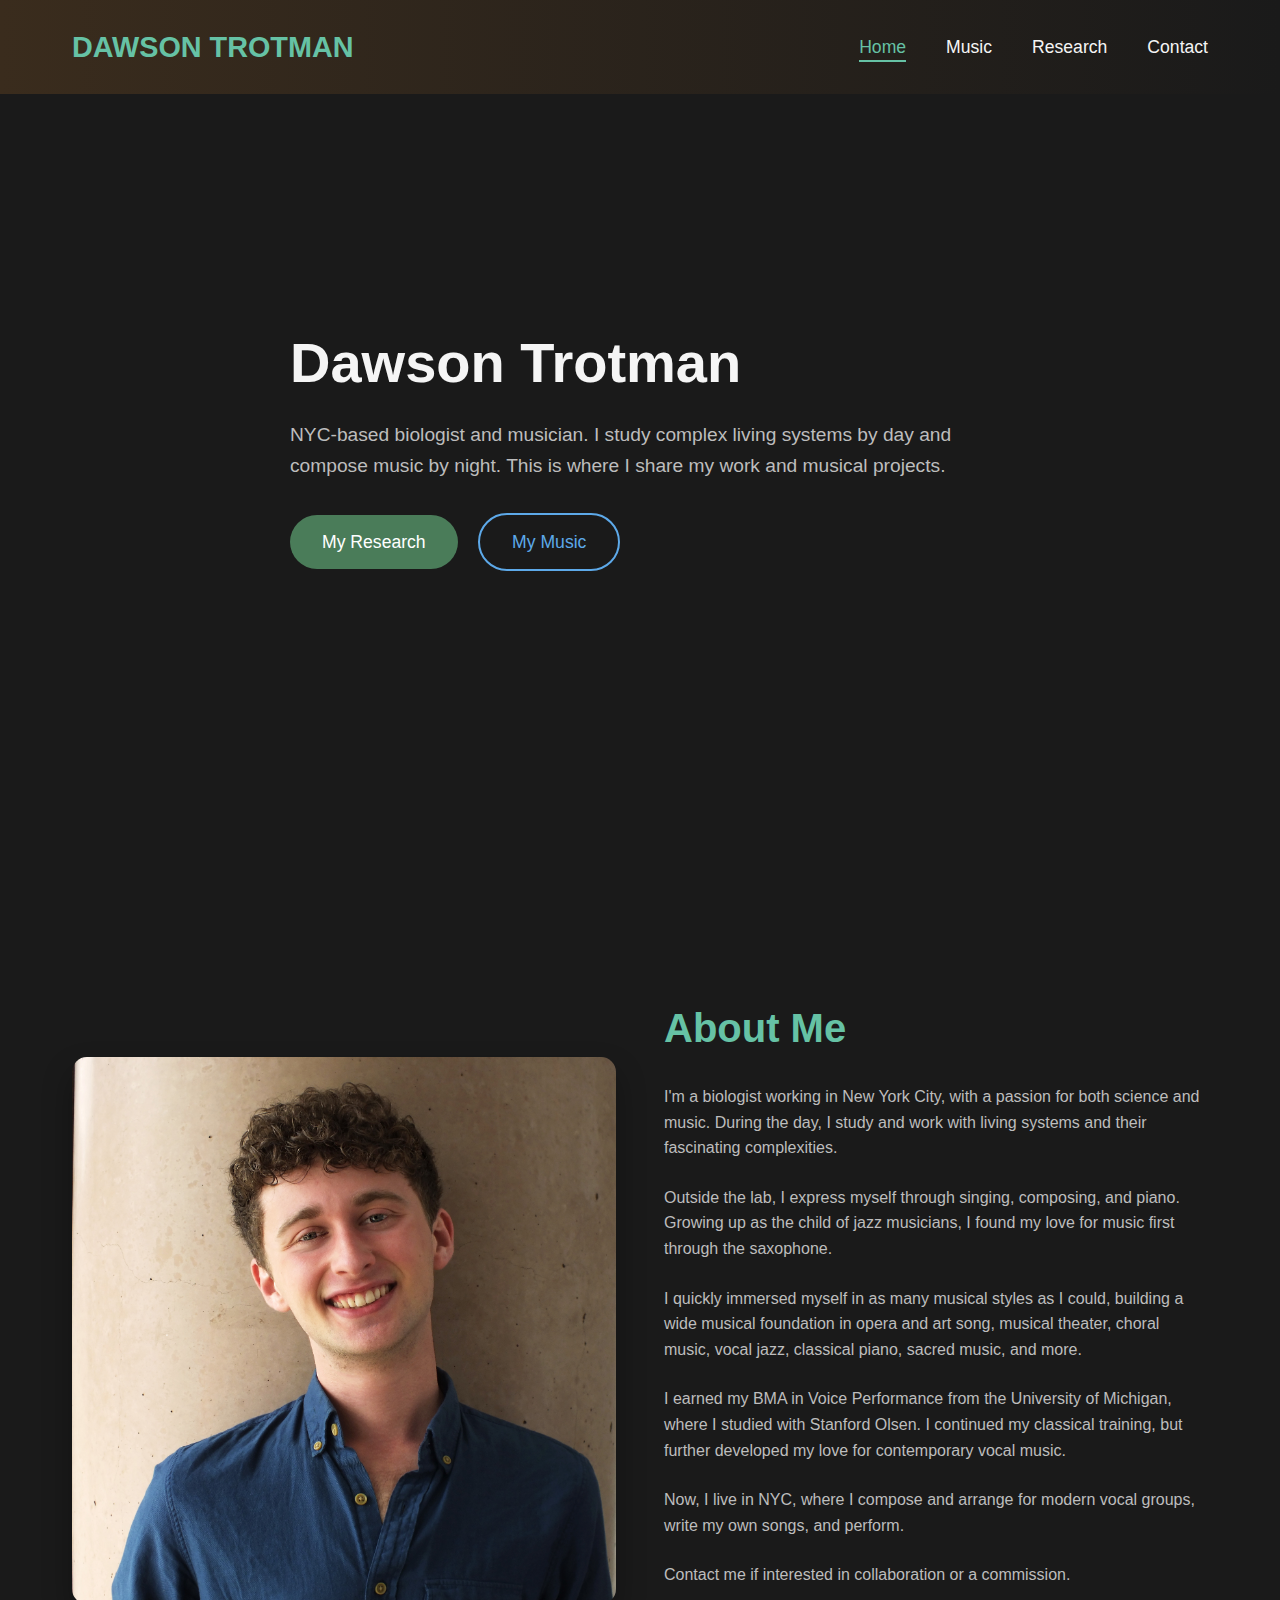
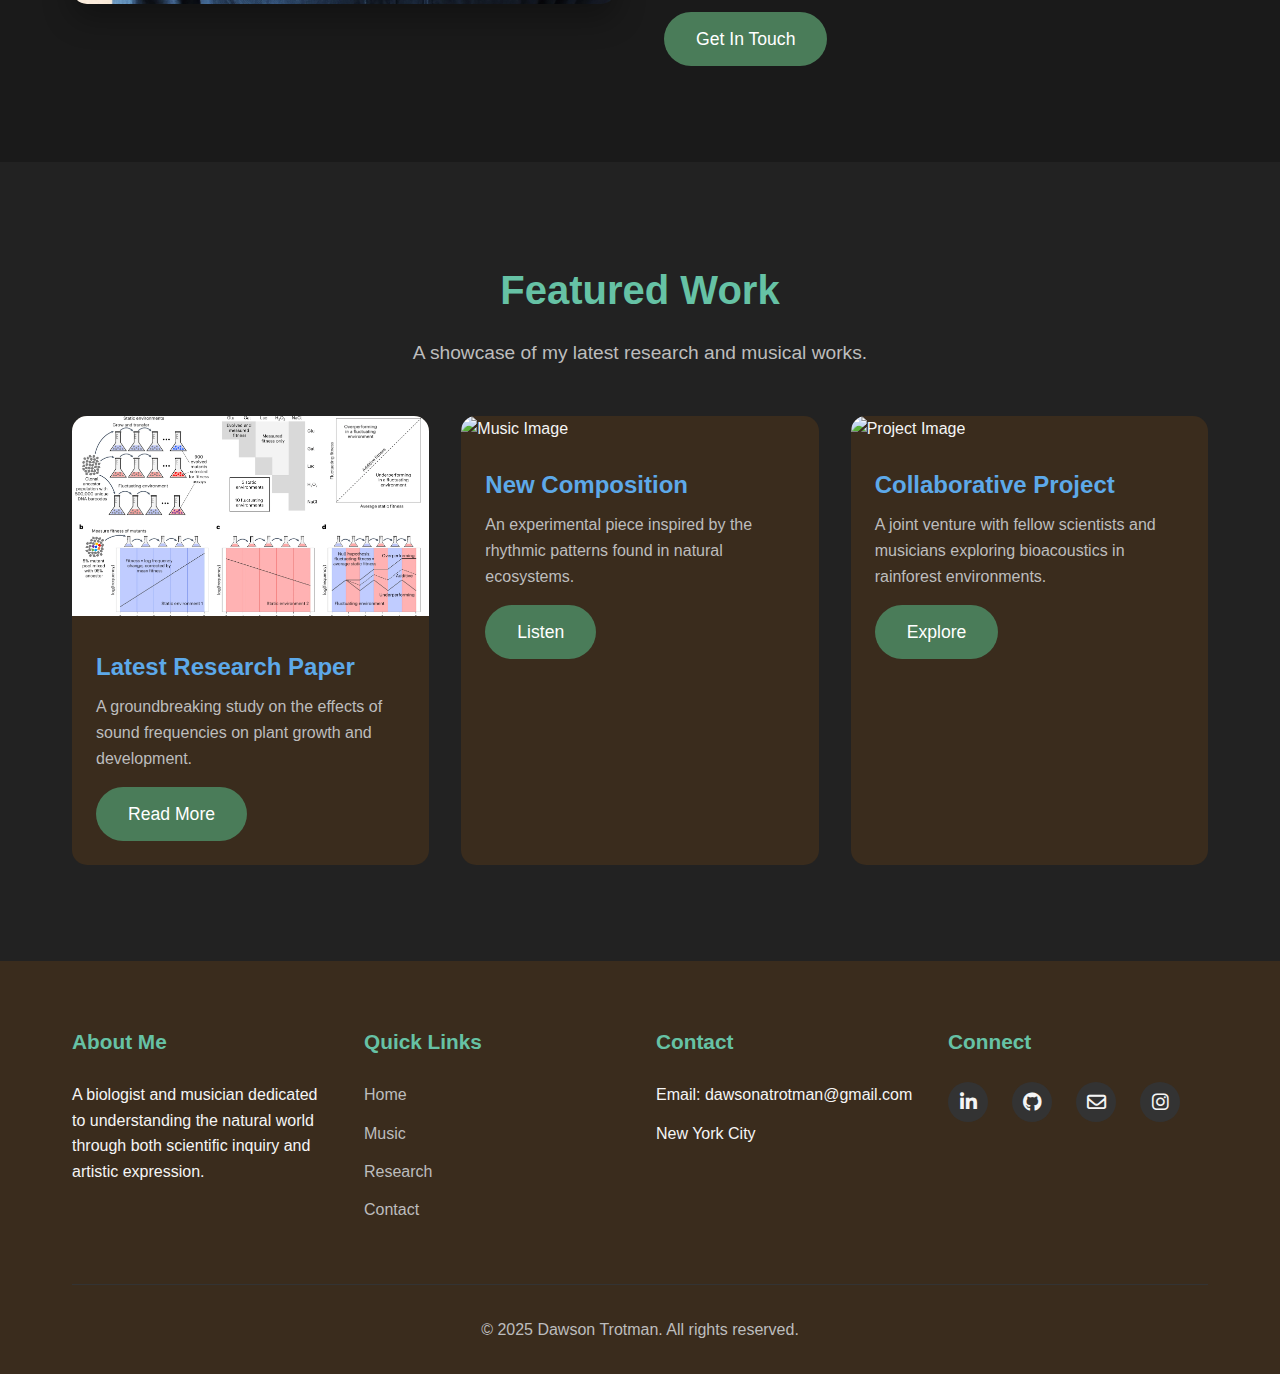
==== index.html @ 356d06b3 "Update index.html" ====
<!DOCTYPE html>
<html lang="en">
<head>
    <meta charset="UTF-8">
    <meta name="viewport" content="width=device-width, initial-scale=1.0">
    <title>Dawson Trotman | Biologist & Musician</title>
    <link rel="stylesheet" href="https://cdnjs.cloudflare.com/ajax/libs/font-awesome/6.5.1/css/all.min.css">
    <link rel="stylesheet" href="css/style.css">
</head>
<body>
    <header id="header">
        <div class="container">
            <nav>
                <div class="logo">DAWSON TROTMAN</div>
                <div class="mobile-menu-button">
                    <div class="bar"></div>
                    <div class="bar"></div>
                    <div class="bar"></div>
                </div>
                <ul class="nav-links">
                    <li><a href="#" class="active">Home</a></li>
                    <li><a href="music.html">Music</a></li>
                    <li><a href="research.html">Research</a></li>
                    <li><a href="contact.html">Contact</a></li>
                </ul>
            </nav>
        </div>
    </header>

    <section class="hero">
        <div class="container">
            <div class="hero-content">
                <h1>Dawson Trotman</h1>
                <p>NYC-based biologist and musician. I study complex living systems by day and compose music by night. This is where I share my work and musical projects.</p>
                <a href="research.html" class="btn">My Research</a>
                <a href="music.html" class="btn btn-outline">My Music</a>
            </div>
        </div>
    </section>

    <section class="about-section">
        <div class="container">
            <div class="about-grid">
                <div class="about-image">
                    <img src="media/DTrotmanHeadshot.jpeg" alt="Profile Photo">
                </div>
                <div class="about-content">
                    <h2>About Me</h2>
                    <p>I'm a biologist working in New York City, with a passion for both science and music. During the day, I study and work with living systems and their fascinating complexities.</p>
                    <p>Outside the lab, I express myself through singing, composing, and piano. Growing up as the child of jazz musicians, I found my love for music first through the saxophone.</p>
                    <p>I quickly immersed myself in as many musical styles as I could, building a wide musical foundation in opera and art song, musical theater, choral music, vocal jazz, classical piano, sacred music, and more.</p>
                    <p>I earned my BMA in Voice Performance from the University of Michigan, where I studied with Stanford Olsen. I continued my classical training, but further developed my love for contemporary vocal music.</p>
                    <p>Now, I live in NYC, where I compose and arrange for modern vocal groups, write my own songs, and perform.</p>
                    <p>Contact me if interested in collaboration or a commission.</p>
                    <a href="contact.html" class="btn">Get In Touch</a>
                </div>
            </div>
        </div>
    </section>

    <section class="featured-section">
        <div class="container">
            <div class="section-header">
                <h2>Featured Work</h2>
                <p>A showcase of my latest research and musical works.</p>
            </div>
            <div class="featured-grid">
                <div class="featured-item">
                    <img src="media/fig1_abreu.png" alt="Research Image">
                    <div class="featured-item-content">
                        <h3>Latest Research Paper</h3>
                        <p>A groundbreaking study on the effects of sound frequencies on plant growth and development.</p>
                        <a href="research.html" class="btn">Read More</a>
                    </div>
                </div>
                <div class="featured-item">
                    <img src="/api/placeholder/400/200" alt="Music Image">
                    <div class="featured-item-content">
                        <h3>New Composition</h3>
                        <p>An experimental piece inspired by the rhythmic patterns found in natural ecosystems.</p>
                        <a href="music.html" class="btn">Listen</a>
                    </div>
                </div>
                <div class="featured-item">
                    <img src="/api/placeholder/400/200" alt="Project Image">
                    <div class="featured-item-content">
                        <h3>Collaborative Project</h3>
                        <p>A joint venture with fellow scientists and musicians exploring bioacoustics in rainforest environments.</p>
                        <a href="research.html" class="btn">Explore</a>
                    </div>
                </div>
            </div>
        </div>
    </section>

    <footer id="contact">
        <div class="container">
            <div class="footer-grid">
                <div class="footer-column">
                    <h3>About Me</h3>
                    <p>A biologist and musician dedicated to understanding the natural world through both scientific inquiry and artistic expression.</p>
                </div>
                <div class="footer-column">
                    <h3>Quick Links</h3>
                    <ul>
                        <li><a href="#">Home</a></li>
                        <li><a href="music.html">Music</a></li>
                        <li><a href="research.html">Research</a></li>
                        <li><a href="contact.html">Contact</a></li>
                    </ul>
                </div>
                <div class="footer-column">
                    <h3>Contact</h3>
                    <ul>
                        <li>Email: dawsonatrotman@gmail.com</li>
                        <li>New York City</li>
                    </ul>
                </div>
                <div class="footer-column">
                    <h3>Connect</h3>
                    <div class="social-links">
                        <a href="https://www.linkedin.com/in/dawson-trotman-9115b6313/" aria-label="LinkedIn"><i class="fab fa-linkedin-in"></i></a>
                        <a href="https://github.com/d-trotman" aria-label="GitHub"><i class="fab fa-github"></i></a>
                        <a href="mailto:dawsonatrotman@gmail.com" aria-label="Email"><i class="far fa-envelope"></i></a>
                        <a href="https://www.instagram.com/dawsontrotman" aria-label="Instagram"><i class="fab fa-instagram"></i></a>
                    </div>
                </div>
            </div>
            <div class="copyright">
                <p>&copy; 2025 Dawson Trotman. All rights reserved.</p>
            </div>
        </div>
    </footer>

    <script>
        // Header scroll effect
        window.addEventListener('scroll', function() {
            const header = document.getElementById('header');
            if (window.scrollY > 50) {
                header.classList.add('scrolled');
            } else {
                header.classList.remove('scrolled');
            }
        });
        
        // Mobile menu toggle
        document.querySelector('.mobile-menu-button').addEventListener('click', function() {
            document.querySelector('.nav-links').classList.toggle('show');
            this.classList.toggle('active');
        });
    </script>
</body>
</html>
---- css/style.css ----
/* Main Variables */
:root {
    --dark-bg: #1a1a1a;
    --earth-brown: #3a2c1d;
    --leaf-green: #4a7c59;
    --deep-blue: #27496d;
    --accent-green: #66c2a5;
    --accent-blue: #5da9e9;
    --text-color: #f5f5f5;
    --secondary-text: #bdbdbd;
}

/* Base Styles */
* {
    margin: 0;
    padding: 0;
    box-sizing: border-box;
    font-family: -apple-system, BlinkMacSystemFont, 'Segoe UI', Roboto, Oxygen, Ubuntu, Cantarell, 'Open Sans', 'Helvetica Neue', sans-serif;
}

body {
    background-color: var(--dark-bg);
    color: var(--text-color);
    line-height: 1.6;
}

/* Header and Navigation */
header {
    background: linear-gradient(to right, var(--earth-brown), var(--dark-bg));
    padding: 1.5rem 0;
    position: fixed;
    width: 100%;
    top: 0;
    z-index: 1000;
    transition: background 0.3s ease;
}

header.scrolled {
    background: rgba(26, 26, 26, 0.95);
    backdrop-filter: blur(10px);
}

.container {
    max-width: 1200px;
    margin: 0 auto;
    padding: 0 2rem;
}

nav {
    display: flex;
    justify-content: space-between;
    align-items: center;
}

.logo {
    font-size: 1.8rem;
    font-weight: 700;
    color: var(--accent-green);
}

.nav-links {
    display: flex;
    list-style: none;
}

.nav-links li {
    margin-left: 2.5rem;
}

.nav-links a {
    color: var(--text-color);
    text-decoration: none;
    font-size: 1.1rem;
    transition: color 0.3s ease;
}

.nav-links a:hover {
    color: var(--accent-blue);
}

.nav-links a.active {
    color: var(--accent-green);
    border-bottom: 2px solid var(--accent-green);
    padding-bottom: 3px;
}

/* Page Header */
.page-header {
    padding-top: 120px;
    padding-bottom: 50px;
    background: linear-gradient(rgba(26, 26, 26, 0.8), rgba(26, 26, 26, 0.9)), 
                url('/api/placeholder/1200/400') no-repeat center center/cover;
    text-align: center;
}

.page-header h1 {
    font-size: 3rem;
    margin-bottom: 1rem;
    color: var(--accent-blue);
}

.page-header p {
    max-width: 700px;
    margin: 0 auto;
    color: var(--secondary-text);
    font-size: 1.2rem;
}

/* Buttons */
.btn {
    display: inline-block;
    padding: 0.8rem 2rem;
    background-color: var(--leaf-green);
    color: white;
    text-decoration: none;
    border-radius: 30px;
    font-weight: 500;
    font-size: 1.1rem;
    transition: all 0.3s ease;
    border: none;
    cursor: pointer;
}

.btn:hover {
    background-color: var(--accent-green);
    transform: translateY(-3px);
    box-shadow: 0 10px 20px rgba(0, 0, 0, 0.2);
}

.btn-outline {
    background-color: transparent;
    border: 2px solid var(--accent-blue);
    color: var(--accent-blue);
    margin-left: 1rem;
}

.btn-outline:hover {
    background-color: var(--accent-blue);
    color: white;
}

.btn-small {
    padding: 0.5rem 1rem;
    font-size: 0.9rem;
}

.btn-full {
    width: 100%;
}

/* Sections */
.section {
    padding: 5rem 0;
}

.section-alt {
    background-color: #222;
}

.section-header {
    text-align: center;
    margin-bottom: 3rem;
}

.section-header h2 {
    font-size: 2.5rem;
    margin-bottom: 1rem;
    color: var(--accent-green);
}

.section-header p {
    font-size: 1.2rem;
    color: var(--secondary-text);
    max-width: 700px;
    margin: 0 auto;
}

/* Hero Section (Index Page) */
.hero {
    height: 100vh;
    display: flex;
    align-items: center;
    background: linear-gradient(rgba(26, 26, 26, 0.7), rgba(26, 26, 26, 0.9)), url('/api/placeholder/1200/800') no-repeat center center/cover;
}

.hero-content {
    max-width: 700px;
}

.hero h1 {
    font-size: 3.5rem;
    font-weight: 700;
    margin-bottom: 1.5rem;
    line-height: 1.2;
}

.hero p {
    font-size: 1.2rem;
    color: var(--secondary-text);
    margin-bottom: 2rem;
}

.highlight {
    color: var(--accent-green);
}

.highlight-blue {
    color: var(--accent-blue);
}

/* About Section (Index Page) */
.about-section {
    padding: 6rem 0;
    background-color: var(--dark-bg);
}

.about-grid {
    display: grid;
    grid-template-columns: 1fr 1fr;
    gap: 3rem;
    align-items: center;
}

.about-image {
    border-radius: 15px;
    overflow: hidden;
    box-shadow: 0 15px 30px rgba(0, 0, 0, 0.3);
}

.about-image img {
    width: 100%;
    height: auto;
    display: block;
    transition: transform 0.5s ease;
}

.about-content h2 {
    font-size: 2.5rem;
    margin-bottom: 1.5rem;
    color: var(--accent-green);
}

.about-content p {
    margin-bottom: 1.5rem;
    color: var(--secondary-text);
}

/* Featured Section (Index Page) */
.featured-section {
    padding: 6rem 0;
    background-color: #222;
}

.featured-grid {
    display: grid;
    grid-template-columns: repeat(auto-fit, minmax(300px, 1fr));
    gap: 2rem;
}

.featured-item {
    background-color: var(--earth-brown);
    border-radius: 15px;
    overflow: hidden;
    transition: transform 0.3s ease, box-shadow 0.3s ease;
}

.featured-item:hover {
    transform: translateY(-10px);
    box-shadow: 0 15px 30px rgba(0, 0, 0, 0.3);
}

.featured-item img {
    width: 100%;
    height: 200px;
    object-fit: cover;
}

.featured-item-content {
    padding: 1.5rem;
}

.featured-item h3 {
    font-size: 1.5rem;
    margin-bottom: 0.5rem;
    color: var(--accent-blue);
}

.featured-item p {
    color: var(--secondary-text);
    margin-bottom: 1rem;
}

/* Video Container (Music Page) */
.featured-video {
    background-color: var(--earth-brown);
    border-radius: 15px;
    overflow: hidden;
    margin-bottom: 4rem;
}

/* Specific styles for the featured video container */
.featured-video-container {
    position: relative;
    padding-bottom: 56.25%; /* 16:9 aspect ratio */
    height: 0;
    overflow: hidden;
    max-width: 100%;
}

.featured-video-container iframe {
    position: absolute;
    top: 0;
    left: 0;
    width: 100%;
    height: 100%;
    border: 0;
}

/* Regular video containers for catalog items */
.video-container {
    position: relative;
    padding-bottom: 56.25%; /* 16:9 aspect ratio */
    height: 0;
    overflow: hidden;
}

.video-container img {
    position: absolute;
    top: 0;
    left: 0;
    width: 100%;
    height: 100%;
    object-fit: cover;
}

/* New style for YouTube iframes */
.video-container iframe {
    position: absolute;
    top: 0;
    left: 0;
    width: 100%;
    height: 100%;
    border: 0;
}

.play-button {
    position: absolute;
    top: 50%;
    left: 50%;
    transform: translate(-50%, -50%);
    background-color: rgba(255, 255, 255, 0.2);
    width: 80px;
    height: 80px;
    border-radius: 50%;
    display: flex;
    justify-content: center;
    align-items: center;
    cursor: pointer;
    transition: background-color 0.3s ease;
}

.play-button:hover {
    background-color: rgba(255, 255, 255, 0.3);
}

.play-button::after {
    content: '';
    display: block;
    width: 0;
    height: 0;
    border-top: 15px solid transparent;
    border-bottom: 15px solid transparent;
    border-left: 25px solid white;
    margin-left: 5px;
}

.video-details {
    padding: 2rem;
}

.video-details h3 {
    font-size: 1.8rem;
    margin-bottom: 1rem;
    color: var(--accent-blue);
}

.video-details p {
    color: var(--secondary-text);
    margin-bottom: 1.5rem;
}

/* Media query to adjust featured video size on different screens */
@media (min-width: 768px) {
    .featured-video {
        display: grid;
        grid-template-columns: 2fr 1fr;
    }
    
    .featured-video-container {
        height: 100%;
        padding-bottom: 0;
    }
    
    .featured-video-container iframe {
        position: absolute;
        height: 100%;
    }
    
    .video-details {
        padding: 2rem;
    }
}

/* Section titles for catalog categories */
.catalog-section-title {
    font-size: 1.8rem;
    color: var(--accent-green);
    margin: 2.5rem 0 1.5rem;
    text-align: center;
}

/* Audio player styling */
.audio-player {
    margin-top: 1rem;
    width: 100%;
}

.audio-player audio {
    width: 100%;
    height: 40px;
    border-radius: 8px;
    background-color: var(--earth-brown);
}

/* Music Grid (Music Page) */
.music-grid {
    display: grid;
    grid-template-columns: repeat(auto-fill, minmax(300px, 1fr));
    gap: 2rem;
}

.music-item {
    background-color: #222;
    border-radius: 15px;
    overflow: hidden;
    transition: transform 0.3s ease, box-shadow 0.3s ease;
}

.music-item:hover {
    transform: translateY(-10px);
    box-shadow: 0 15px 30px rgba(0, 0, 0, 0.3);
}

.music-item-img {
    position: relative;
    padding-bottom: 56.25%; /* 16:9 aspect ratio */
    height: 0;
    overflow: hidden;
}

.music-item-img img {
    width: 100%;
    height: 100%;
    object-fit: cover;
    transition: transform 0.5s ease;
    position: absolute;
    top: 0;
    left: 0;
}

/* New style for YouTube iframes in music grid */
.music-item-img iframe {
    position: absolute;
    top: 0;
    left: 0;
    width: 100%;
    height: 100%;
    border: 0;
}

.music-item:hover .music-item-img img {
    transform: scale(1.1);
}

.music-item-content {
    padding: 1.5rem;
}

.music-item h3 {
    font-size: 1.5rem;
    margin-bottom: 0.5rem;
    color: var(--accent-blue);
}

.music-item p {
    color: var(--secondary-text);
    margin-bottom: 1rem;
}

.music-meta {
    display: flex;
    justify-content: space-between;
    align-items: center;
    font-size: 0.9rem;
    color: var(--secondary-text);
    margin-bottom: 1rem;
}

.tag {
    display: inline-block;
    padding: 0.3rem 0.8rem;
    background-color: var(--deep-blue);
    border-radius: 20px;
    font-size: 0.8rem;
    margin-right: 0.5rem;
}

.button-group {
    display: flex;
}

/* About Music Section (Music Page) */
.about-music {
    display: grid;
    grid-template-columns: 1fr 1fr;
    gap: 3rem;
    align-items: center;
}

.about-music-img {
    border-radius: 15px;
    overflow: hidden;
}

.about-music-img img {
    width: 100%;
    height: auto;
    display: block;
}

.about-music-content h2 {
    font-size: 2.5rem;
    margin-bottom: 1.5rem;
    color: var(--accent-green);
}

.about-music-content p {
    margin-bottom: 1.5rem;
    color: var(--secondary-text);
}

/* Research Highlights (Research Page) */
.research-highlight {
    display: grid;
    grid-template-columns: 1fr 2fr;
    gap: 3rem;
    margin-bottom: 5rem;
    align-items: center;
}

.research-highlight:last-child {
    margin-bottom: 0;
}

.research-highlight-img {
    border-radius: 15px;
    overflow: hidden;
    box-shadow: 0 15px 30px rgba(0, 0, 0, 0.3);
}

.research-highlight-img img {
    width: 100%;
    height: auto;
    display: block;
    transition: transform 0.5s ease;
}

.research-highlight:hover .research-highlight-img img {
    transform: scale(1.05);
}

.research-highlight-content h3 {
    font-size: 2rem;
    margin-bottom: 1rem;
    color: var(--accent-blue);
}

.research-highlight-content p {
    margin-bottom: 1.5rem;
    color: var(--secondary-text);
}

.meta-info {
    display: flex;
    flex-wrap: wrap;
    gap: 1rem;
    margin-bottom: 1.5rem;
}

.meta-item {
    background-color: var(--deep-blue);
    padding: 0.4rem 1rem;
    border-radius: 20px;
    font-size: 0.9rem;
}

/* Publications (Research Page) */
.publication-list {
    background-color: #222;
    border-radius: 15px;
    padding: 2rem;
}

.publication-item {
    border-bottom: 1px solid #333;
    padding: 1.5rem 0;
}

.publication-item:last-child {
    border-bottom: none;
}

.publication-item h3 {
    font-size: 1.5rem;
    margin-bottom: 0.5rem;
    color: var(--accent-blue);
}

.authors {
    color: var(--secondary-text);
    font-style: italic;
    margin-bottom: 0.5rem;
}

.journal {
    font-weight: bold;
    color: var(--accent-green);
    margin-bottom: 1rem;
}

.publication-links {
    display: flex;
    gap: 1rem;
}

/* Research Areas (Research Page) */
.research-areas {
    display: grid;
    grid-template-columns: repeat(auto-fill, minmax(300px, 1fr));
    gap: 2rem;
}

.research-area-card {
    background-color: var(--earth-brown);
    border-radius: 15px;
    overflow: hidden;
    transition: transform 0.3s ease, box-shadow 0.3s ease;
}

.research-area-card:hover {
    transform: translateY(-10px);
    box-shadow: 0 15px 30px rgba(0, 0, 0, 0.3);
}

.research-area-img {
    height: 200px;
    overflow: hidden;
}

.research-area-img img {
    width: 100%;
    height: 100%;
    object-fit: cover;
}

.research-area-content {
    padding: 1.5rem;
}

.research-area-content h3 {
    font-size: 1.5rem;
    margin-bottom: 1rem;
    color: var(--accent-blue);
}

.research-area-content p {
    color: var(--secondary-text);
    margin-bottom: 1.5rem;
}

/* Lab Info (Research Page) */
.lab-info {
    display: grid;
    grid-template-columns: 1fr 1fr;
    gap: 3rem;
}

.lab-info-item {
    background-color: #222;
    border-radius: 15px;
    padding: 2rem;
}

.lab-info-item h3 {
    font-size: 1.8rem;
    margin-bottom: 1.5rem;
    color: var(--accent-green);
}

.lab-info-item p {
    margin-bottom: 1rem;
    color: var(--secondary-text);
}

.equipment-list, .collaborator-list {
    list-style: none;
}

.equipment-list li, .collaborator-list li {
    margin-bottom: 0.8rem;
    position: relative;
    padding-left: 1.5rem;
}

.equipment-list li:before, .collaborator-list li:before {
    content: '';
    position: absolute;
    left: 0;
    top: 0.5rem;
    width: 8px;
    height: 8px;
    background-color: var(--accent-green);
    border-radius: 50%;
}

/* Contact Grid (Contact Page) */
.contact-grid {
    display: grid;
    grid-template-columns: 1fr 1fr;
    gap: 3rem;
}

.contact-info {
    background-color: var(--earth-brown);
    border-radius: 15px;
    padding: 2.5rem;
    height: fit-content;
}

.contact-info h2 {
    font-size: 2rem;
    margin-bottom: 1.5rem;
    color: var(--accent-green);
}

.contact-info p {
    margin-bottom: 1.5rem;
    color: var(--secondary-text);
}

.contact-method {
    display: flex;
    align-items: flex-start;
    margin-bottom: 1.5rem;
}

.contact-icon {
    background-color: var(--deep-blue);
    width: 40px;
    height: 40px;
    border-radius: 50%;
    display: flex;
    justify-content: center;
    align-items: center;
    margin-right: 1rem;
    flex-shrink: 0;
}

.contact-icon span {
    color: white;
    font-weight: bold;
}

.contact-details h3 {
    font-size: 1.2rem;
    margin-bottom: 0.3rem;
    color: var(--accent-blue);
}

.contact-details p {
    margin-bottom: 0.5rem;
}

/* Contact Form (Contact Page) */
.contact-form {
    background-color: #222;
    border-radius: 15px;
    padding: 2.5rem;
}

.contact-form h2 {
    font-size: 2rem;
    margin-bottom: 1.5rem;
    color: var(--accent-green);
}

.form-group {
    margin-bottom: 1.5rem;
}

.form-group label {
    display: block;
    margin-bottom: 0.5rem;
    color: var(--text-color);
}

.form-control {
    width: 100%;
    padding: 0.8rem 1rem;
    border: 1px solid #444;
    background-color: #333;
    border-radius: 8px;
    color: var(--text-color);
    font-size: 1rem;
    transition: border-color 0.3s ease, box-shadow 0.3s ease;
}

.form-control:focus {
    outline: none;
    border-color: var(--accent-blue);
    box-shadow: 0 0 0 3px rgba(93, 169, 233, 0.2);
}

textarea.form-control {
    min-height: 150px;
    resize: vertical;
}

/* Map Section (Contact Page) */
.map-section {
    padding: 4rem 0;
    background-color: #222;
}

.map-container {
    height: 400px;
    border-radius: 15px;
    overflow: hidden;
    position: relative;
}

.map-container img {
    width: 100%;
    height: 100%;
    object-fit: cover;
}

.map-overlay {
    position: absolute;
    top: 0;
    left: 0;
    width: 100%;
    height: 100%;
    background: rgba(26, 26, 26, 0.3);
    display: flex;
    align-items: center;
    justify-content: center;
}

.map-card {
    background-color: rgba(26, 26, 26, 0.85);
    padding: 2rem;
    border-radius: 10px;
    max-width: 400px;
    backdrop-filter: blur(5px);
}

.map-card h3 {
    font-size: 1.5rem;
    margin-bottom: 1rem;
    color: var(--accent-green);
}

.map-card p {
    margin-bottom: 1rem;
    color: var(--secondary-text);
}

/* Schedule Section (Contact Page) */
.schedule-section {
    padding: 5rem 0;
}

.schedule-header {
    text-align: center;
    margin-bottom: 3rem;
}

.schedule-header h2 {
    font-size: 2.5rem;
    margin-bottom: 1rem;
    color: var(--accent-green);
}

.schedule-header p {
    font-size: 1.2rem;
    color: var(--secondary-text);
    max-width: 700px;
    margin: 0 auto;
}

.schedule-grid {
    display: grid;
    grid-template-columns: repeat(auto-fill, minmax(250px, 1fr));
    gap: 2rem;
}

.schedule-card {
    background-color: var(--earth-brown);
    border-radius: 15px;
    padding: 1.5rem;
    text-align: center;
    transition: transform 0.3s ease, box-shadow 0.3s ease;
}

.schedule-card:hover {
    transform: translateY(-10px);
    box-shadow: 0 15px 30px rgba(0, 0, 0, 0.3);
}

.schedule-card h3 {
    font-size: 1.5rem;
    margin-bottom: 1rem;
    color: var(--accent-blue);
}

.schedule-card p {
    color: var(--secondary-text);
}

.schedule-icon {
    background-color: var(--deep-blue);
    width: 70px;
    height: 70px;
    border-radius: 50%;
    display: flex;
    justify-content: center;
    align-items: center;
    margin: 0 auto 1.5rem;
}

.schedule-icon span {
    font-size: 1.5rem;
    color: white;
}

/* Footer */
footer {
    background-color: var(--earth-brown);
    padding: 4rem 0 2rem;
}

.footer-grid {
    display: grid;
    grid-template-columns: repeat(auto-fit, minmax(250px, 1fr));
    gap: 2rem;
    margin-bottom: 3rem;
}

.footer-column h3 {
    font-size: 1.3rem;
    margin-bottom: 1.5rem;
    color: var(--accent-green);
}

.footer-column ul {
    list-style: none;
}

.footer-column ul li {
    margin-bottom: 0.8rem;
}

.footer-column a {
    color: var(--secondary-text);
    text-decoration: none;
    transition: color 0.3s ease;
}

.footer-column a:hover {
    color: var(--accent-blue);
}

.social-links {
    display: flex;
    gap: 1.5rem;
    margin-top: 1.5rem;
}

.social-links a {
    display: flex;
    align-items: center;
    justify-content: center;
    width: 40px;
    height: 40px;
    background-color: #333;
    border-radius: 50%;
    transition: all 0.3s ease;
    color: var(--text-color);
    text-decoration: none;
    font-size: 1.2rem;
}

.social-links a:hover {
    background-color: var(--accent-blue);
    transform: translateY(-5px);
    color: white;
}

.copyright {
    text-align: center;
    padding-top: 2rem;
    border-top: 1px solid #333;
    color: var(--secondary-text);
}

/* Responsive Styles */
@media (max-width: 992px) {
    .about-grid,
    .contact-grid,
    .lab-info,
    .research-highlight {
        grid-template-columns: 1fr;
    }
    
    .about-image {
        max-width: 500px;
        margin: 0 auto;
    }
    
    .about-music {
        grid-template-columns: 1fr;
    }
}

@media (max-width: 768px) {
    .hero h1,
    .page-header h1 {
        font-size: 2.5rem;
    }
    
    .nav-links {
        display: none;
    }
    
    .schedule-grid {
        grid-template-columns: 1fr;
    }
}

/* Add these styles to your style.css file */

/* Mobile Menu Button */
.mobile-menu-button {
    display: none;
    flex-direction: column;
    justify-content: space-between;
    width: 30px;
    height: 21px;
    cursor: pointer;
    z-index: 1001;
}

.mobile-menu-button .bar {
    width: 100%;
    height: 3px;
    background-color: var(--text-color);
    border-radius: 3px;
    transition: all 0.3s ease;
}

.mobile-menu-button.active .bar:nth-child(1) {
    transform: translateY(9px) rotate(45deg);
}

.mobile-menu-button.active .bar:nth-child(2) {
    opacity: 0;
}

.mobile-menu-button.active .bar:nth-child(3) {
    transform: translateY(-9px) rotate(-45deg);
}

/* Update this existing media query in your CSS */
@media (max-width: 768px) {
    .nav-links {
        position: fixed;
        top: 0;
        right: -100%;
        width: 70%;
        height: 100vh;
        background-color: rgba(26, 26, 26, 0.95);
        backdrop-filter: blur(10px);
        flex-direction: column;
        align-items: center;
        justify-content: center;
        transition: right 0.3s ease;
        z-index: 1000;
    }
    
    .nav-links.show {
        right: 0;
    }
    
    .nav-links li {
        margin: 1.5rem 0;
    }
    
    .mobile-menu-button {
        display: flex;
    }
    
    .hero h1,
    .page-header h1 {
        font-size: 2.5rem;
    }
    
    .schedule-grid {
        grid-template-columns: 1fr;
    }
}
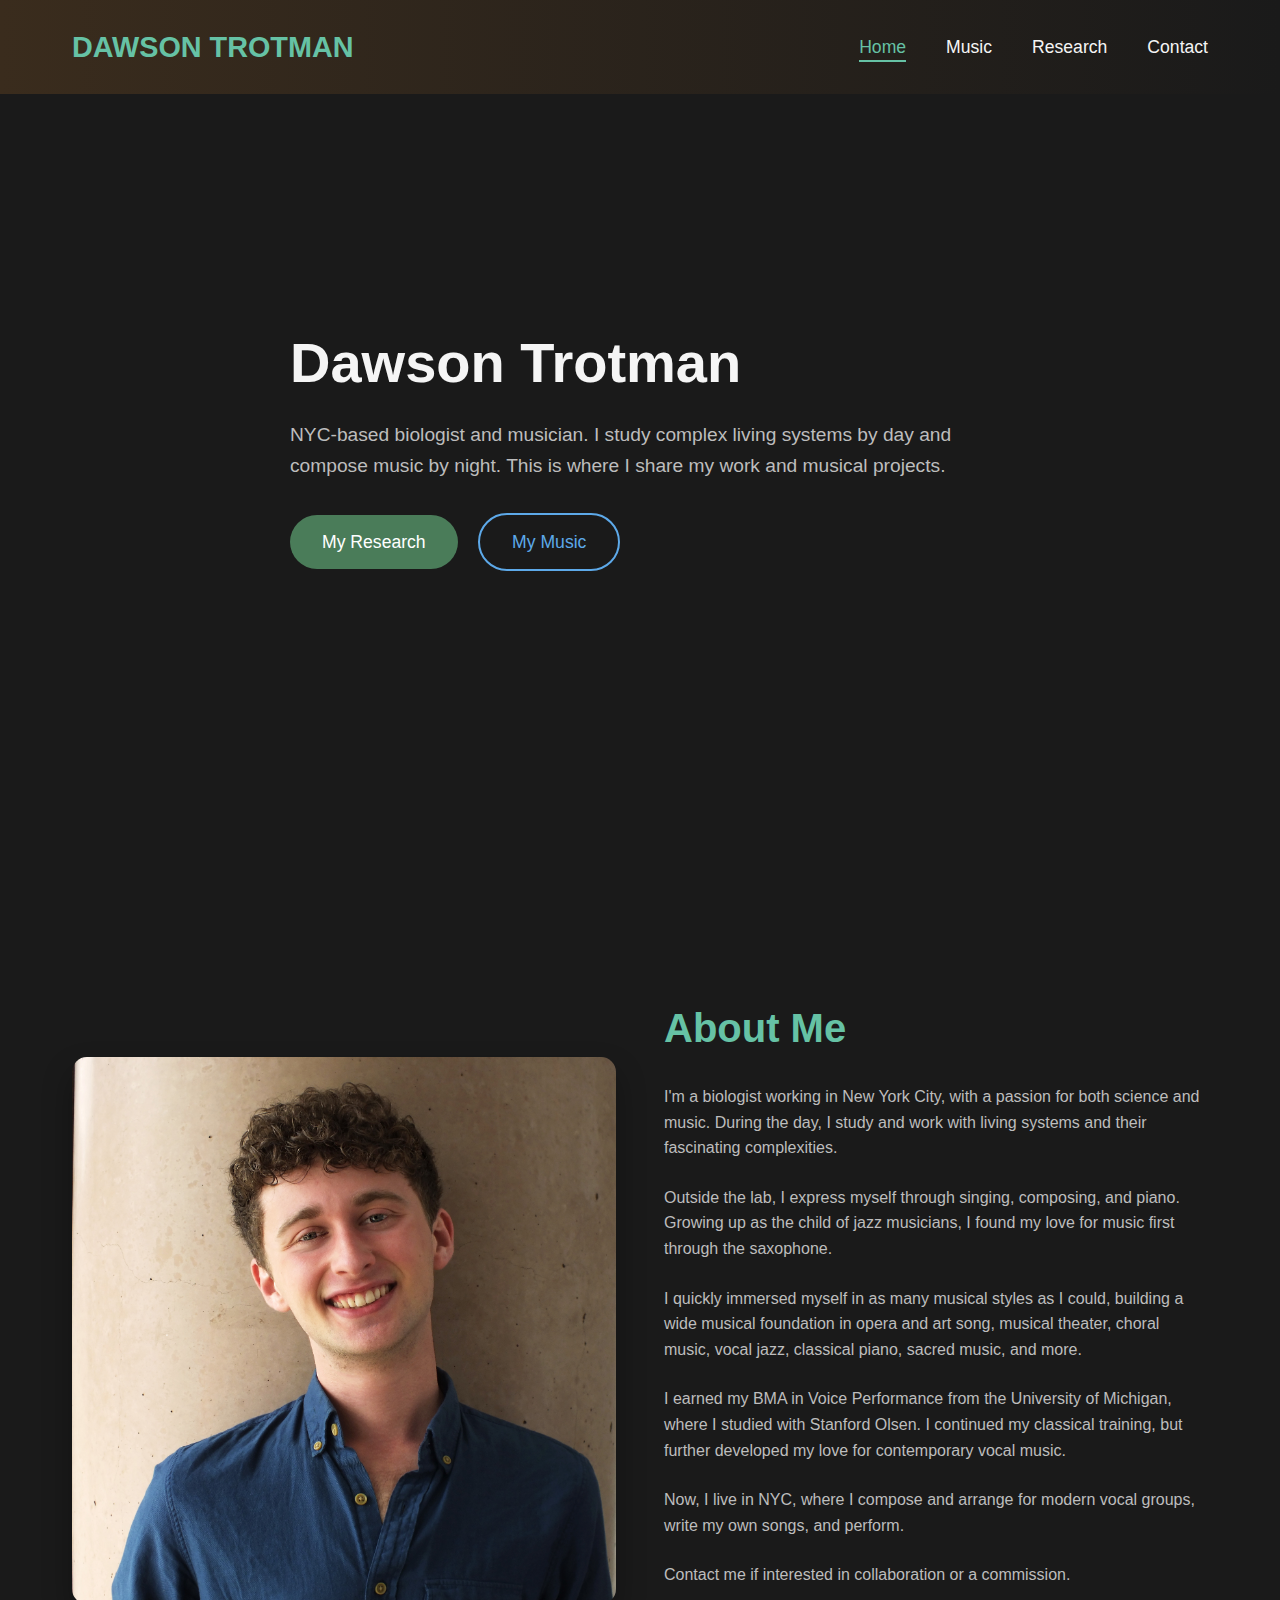
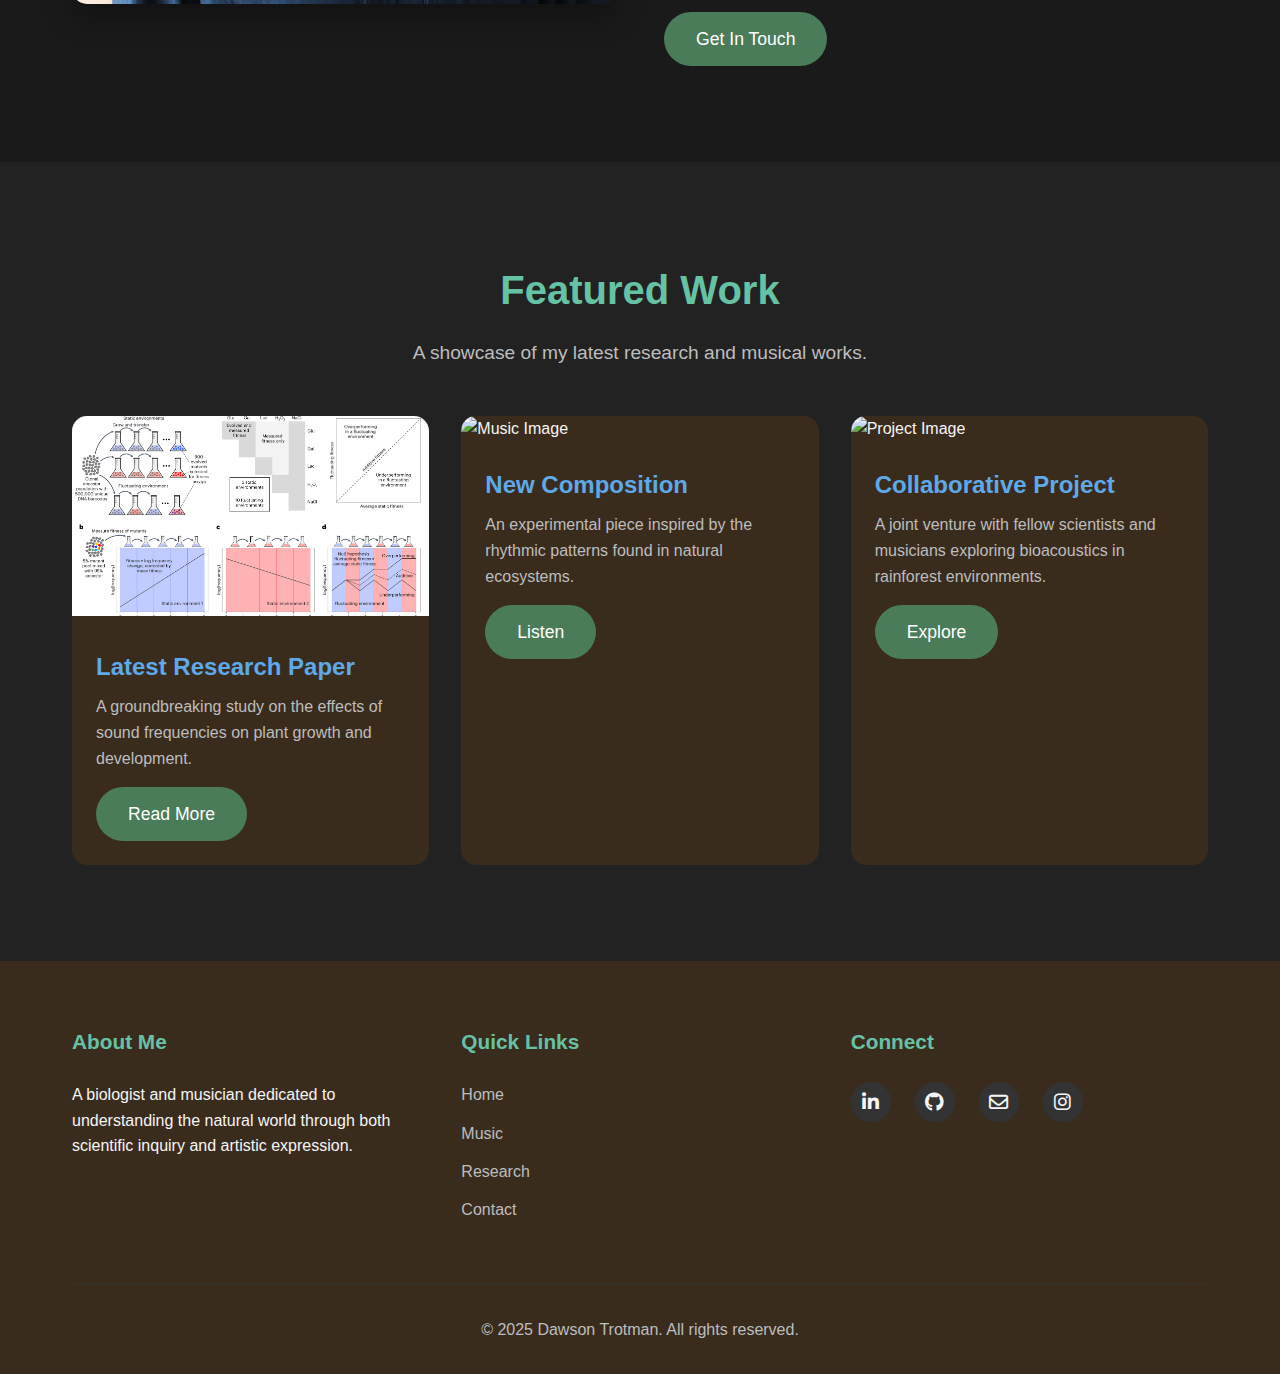
==== commit dd16bc06: "c" ====
--- a/index.html
+++ b/index.html
@@ -110,13 +110,6 @@
                     </ul>
                 </div>
                 <div class="footer-column">
-                    <h3>Contact</h3>
-                    <ul>
-                        <li>Email: dawsonatrotman@gmail.com</li>
-                        <li>New York City</li>
-                    </ul>
-                </div>
-                <div class="footer-column">
                     <h3>Connect</h3>
                     <div class="social-links">
                         <a href="https://www.linkedin.com/in/dawson-trotman-9115b6313/" aria-label="LinkedIn"><i class="fab fa-linkedin-in"></i></a>
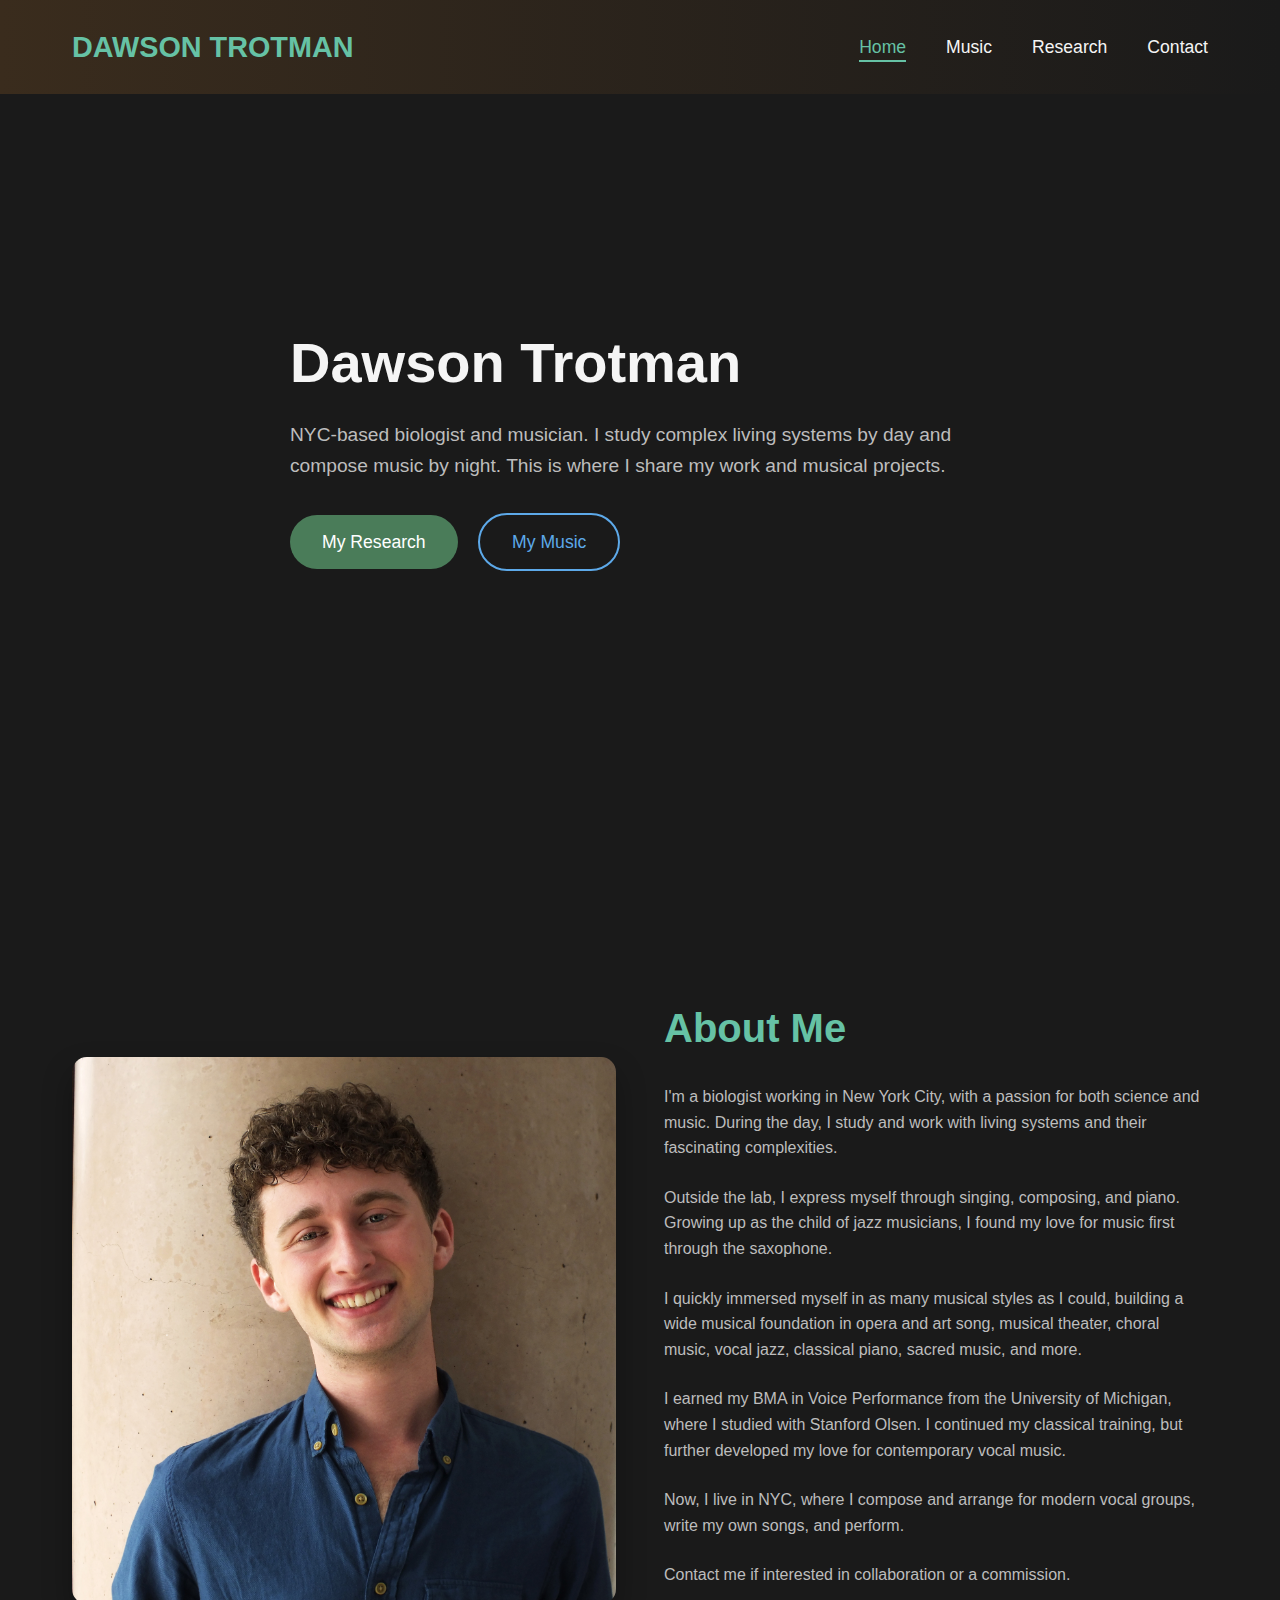
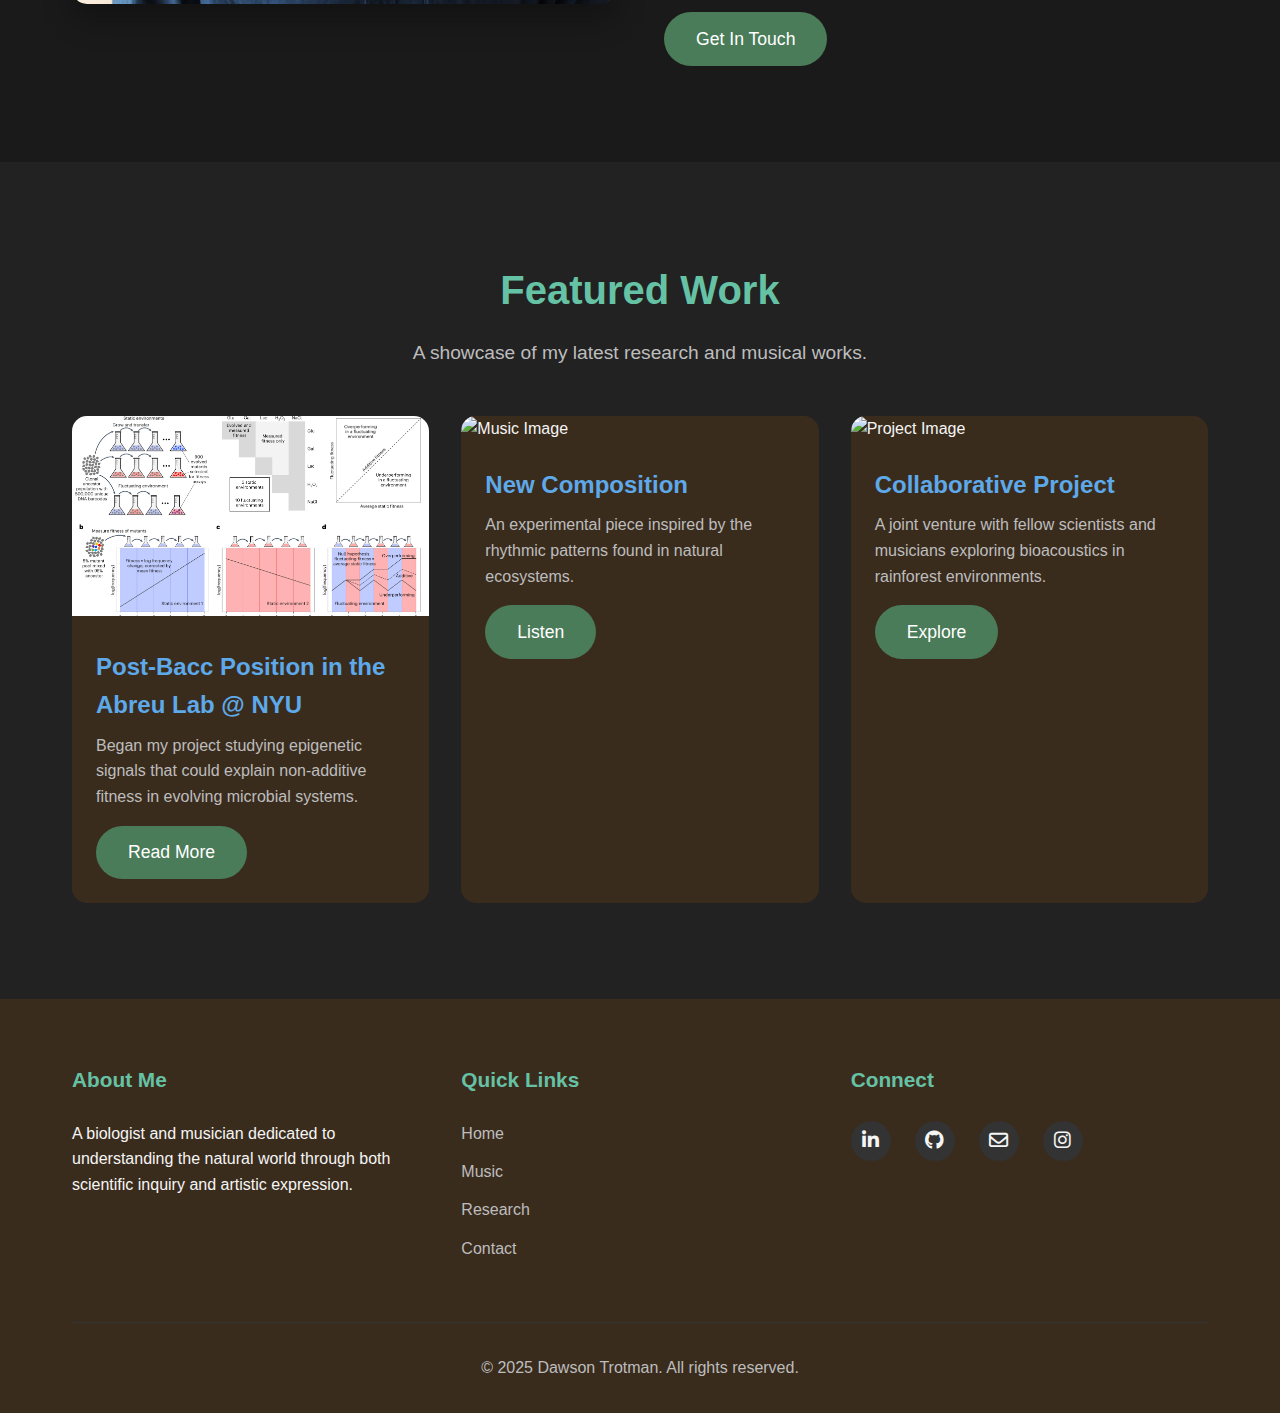
==== commit 07cfa821: "Update index.html" ====
--- a/index.html
+++ b/index.html
@@ -68,8 +68,8 @@
                 <div class="featured-item">
                     <img src="media/fig1_abreu.png" alt="Research Image">
                     <div class="featured-item-content">
-                        <h3>Latest Research Paper</h3>
-                        <p>A groundbreaking study on the effects of sound frequencies on plant growth and development.</p>
+                        <h3>Post-Bacc Position in the Abreu Lab @ NYU</h3>
+                        <p>Began my project studying epigenetic signals that could explain non-additive fitness in evolving microbial systems.</p>
                         <a href="research.html" class="btn">Read More</a>
                     </div>
                 </div>
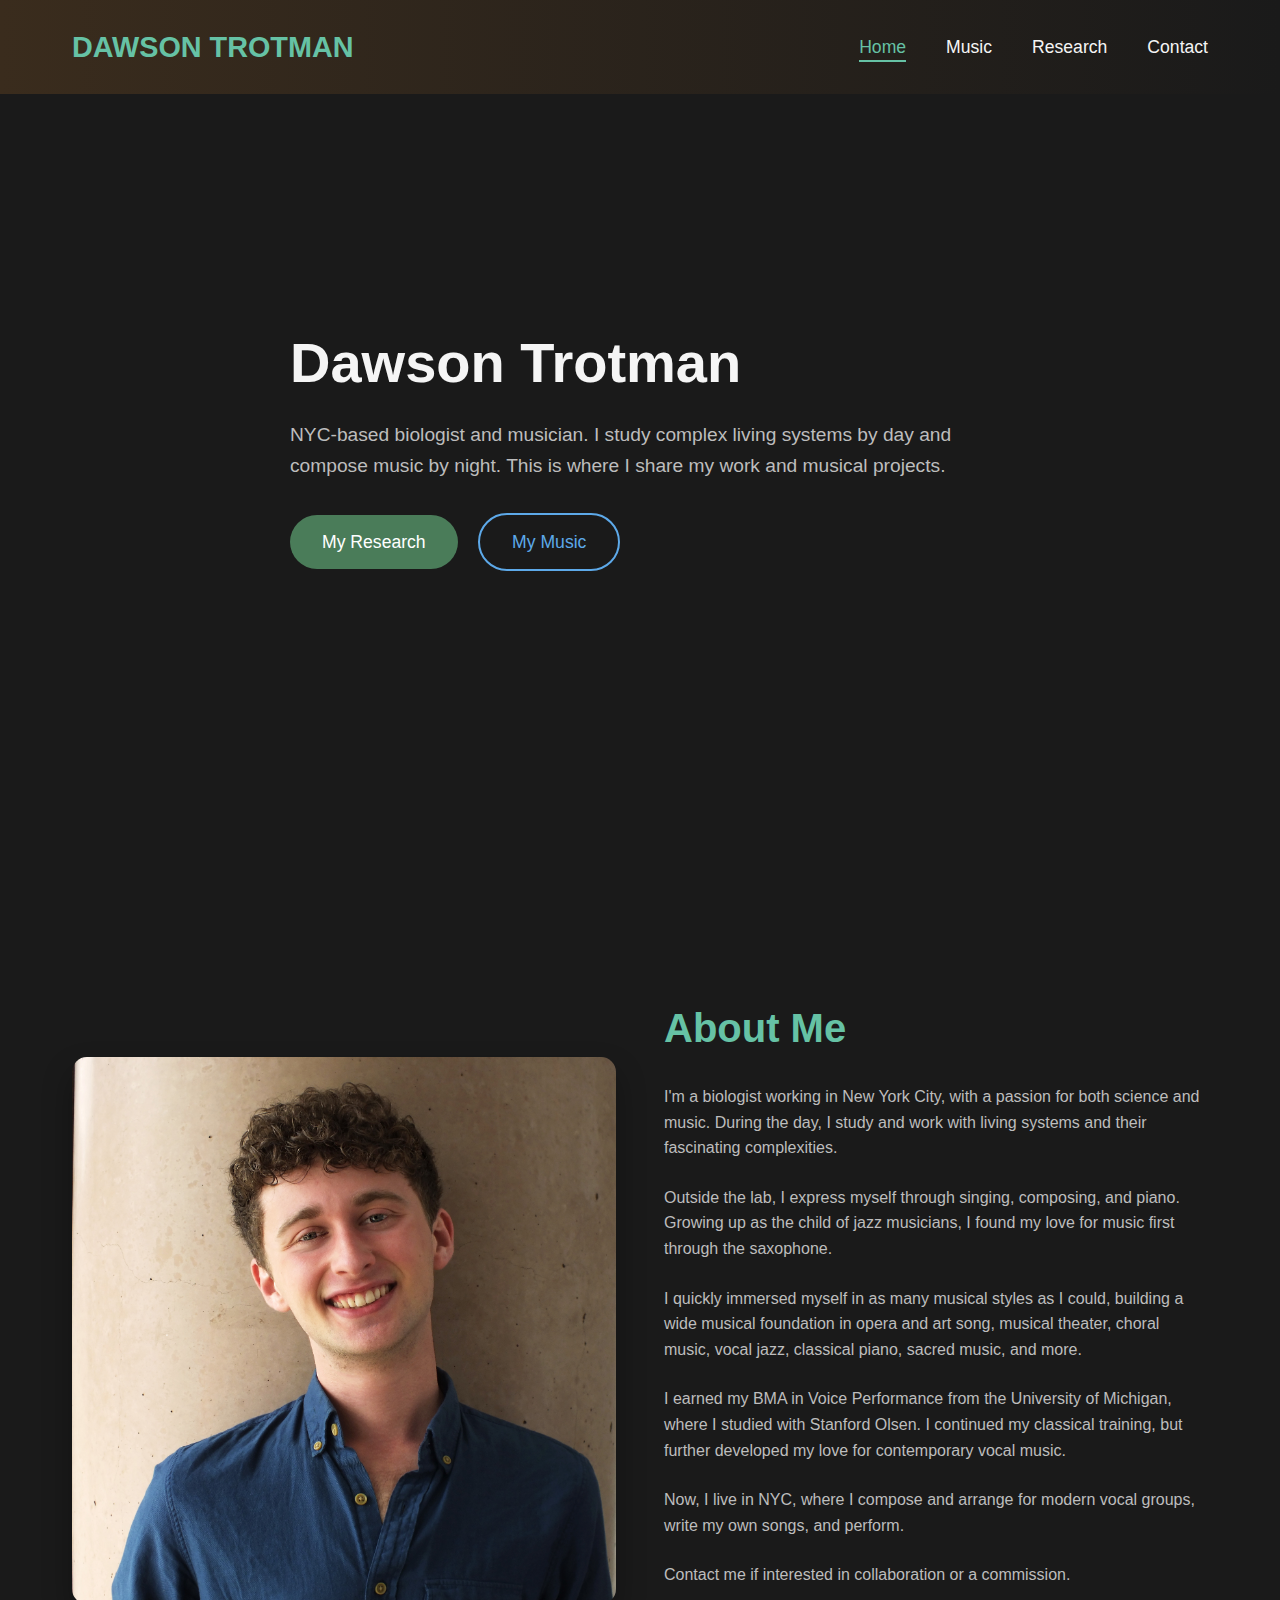
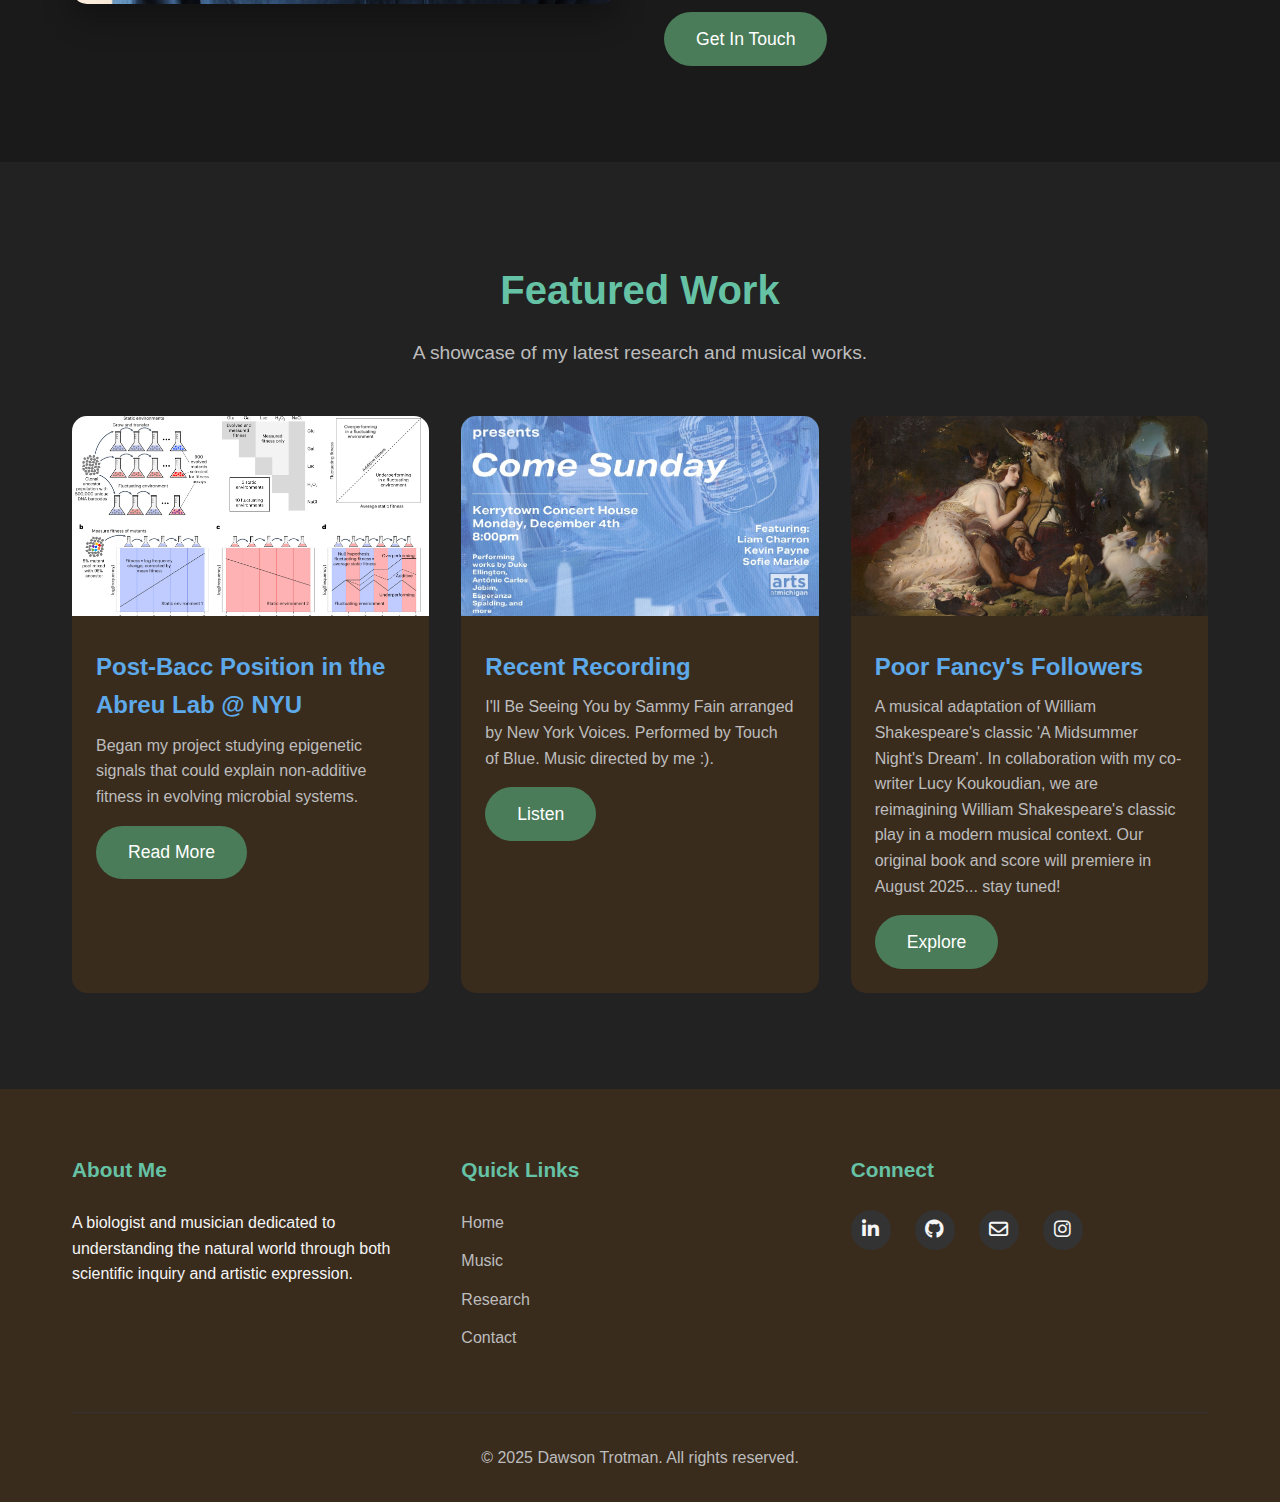
==== commit 5e1a80ea: "new" ====
--- a/index.html
+++ b/index.html
@@ -74,18 +74,18 @@
                     </div>
                 </div>
                 <div class="featured-item">
-                    <img src="/api/placeholder/400/200" alt="Music Image">
+                    <img src="media/ComeSundayPoster2.jpg" alt="Music Image">
                     <div class="featured-item-content">
-                        <h3>New Composition</h3>
-                        <p>An experimental piece inspired by the rhythmic patterns found in natural ecosystems.</p>
+                        <h3>Recent Recording</h3>
+                        <p>I'll Be Seeing You by  Sammy Fain arranged by New York Voices. Performed by Touch of Blue. Music directed by me :).</p>
                         <a href="music.html" class="btn">Listen</a>
                     </div>
                 </div>
                 <div class="featured-item">
-                    <img src="/api/placeholder/400/200" alt="Project Image">
+                    <img src="media/midsummer.jpg" alt="Project Image">
                     <div class="featured-item-content">
-                        <h3>Collaborative Project</h3>
-                        <p>A joint venture with fellow scientists and musicians exploring bioacoustics in rainforest environments.</p>
+                        <h3>Poor Fancy's Followers</h3>
+                        <p>A musical adaptation of William Shakespeare's classic 'A Midsummer Night's Dream'. In collaboration with my co-writer Lucy Koukoudian, we are reimagining William Shakespeare's classic play in a modern musical context. Our original book and score will premiere in August 2025... stay tuned!</p>
                         <a href="research.html" class="btn">Explore</a>
                     </div>
                 </div>
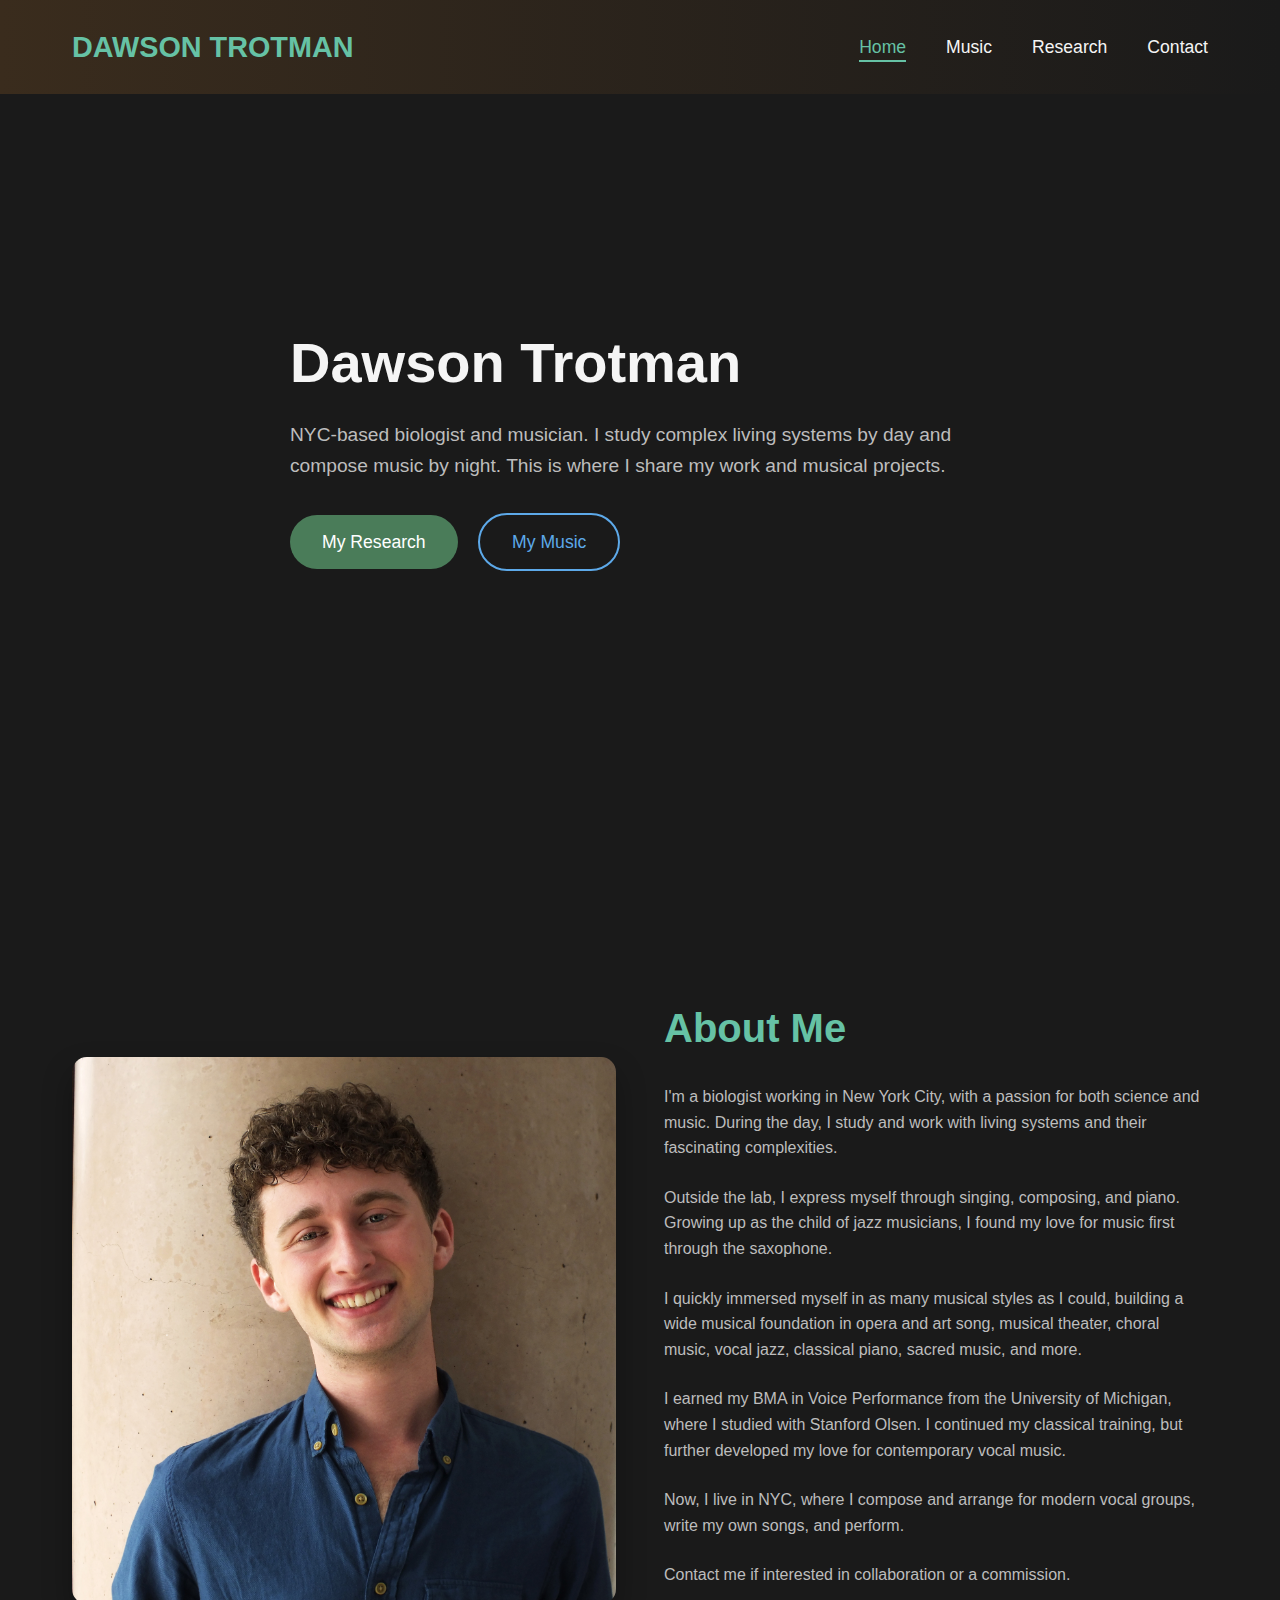
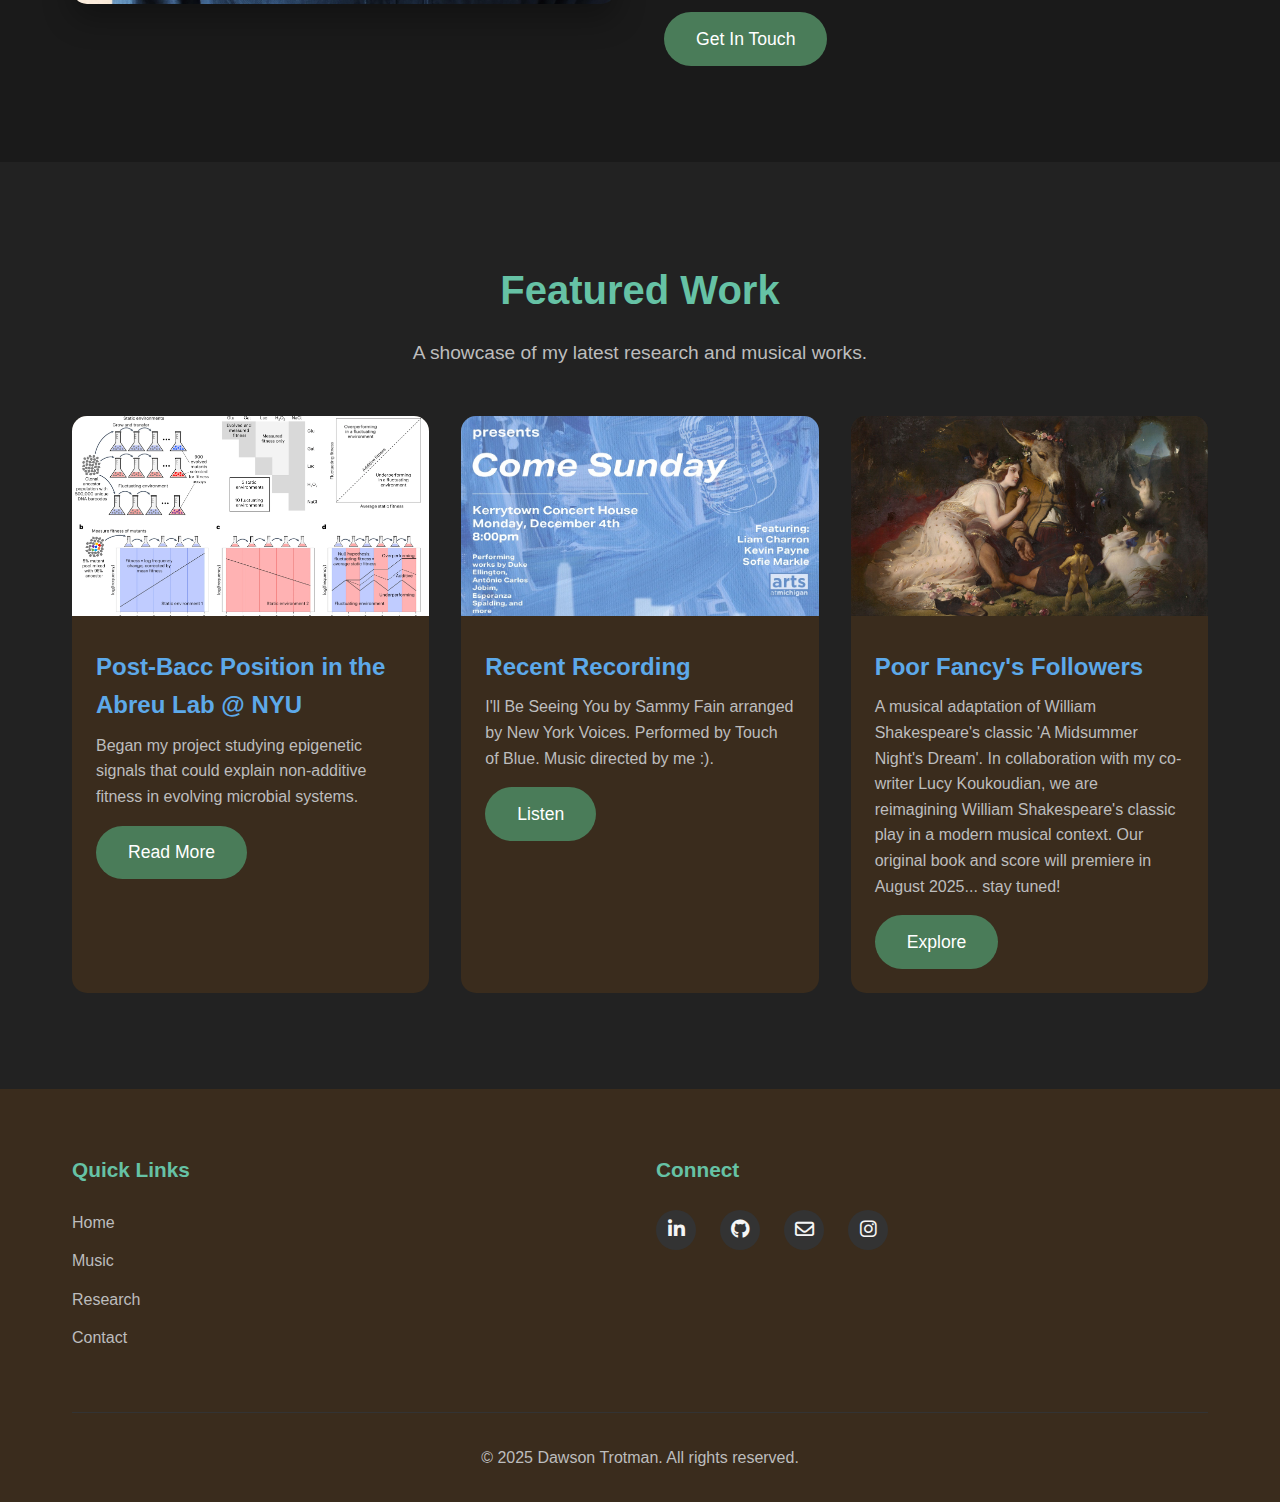
==== commit c5e1d502: "hehe" ====
--- a/index.html
+++ b/index.html
@@ -96,10 +96,7 @@
     <footer id="contact">
         <div class="container">
             <div class="footer-grid">
-                <div class="footer-column">
-                    <h3>About Me</h3>
-                    <p>A biologist and musician dedicated to understanding the natural world through both scientific inquiry and artistic expression.</p>
-                </div>
+                
                 <div class="footer-column">
                     <h3>Quick Links</h3>
                     <ul>
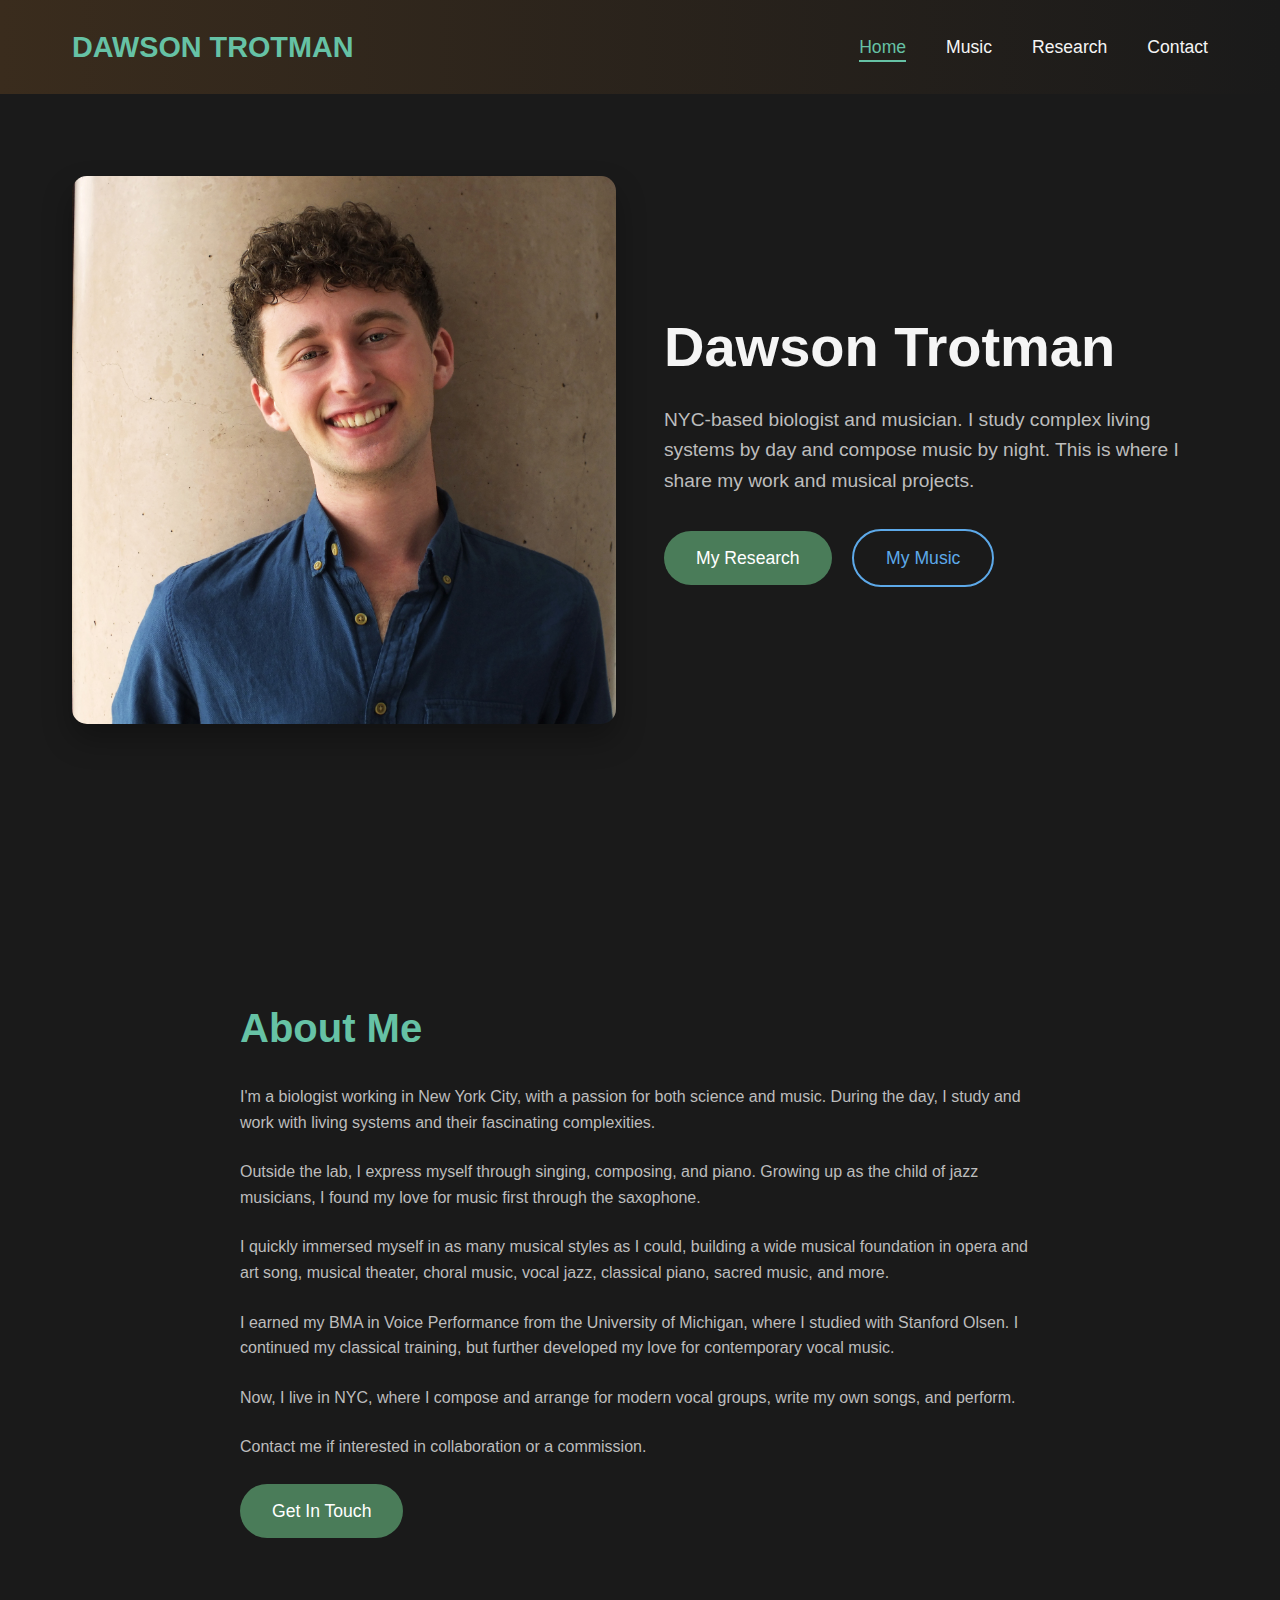
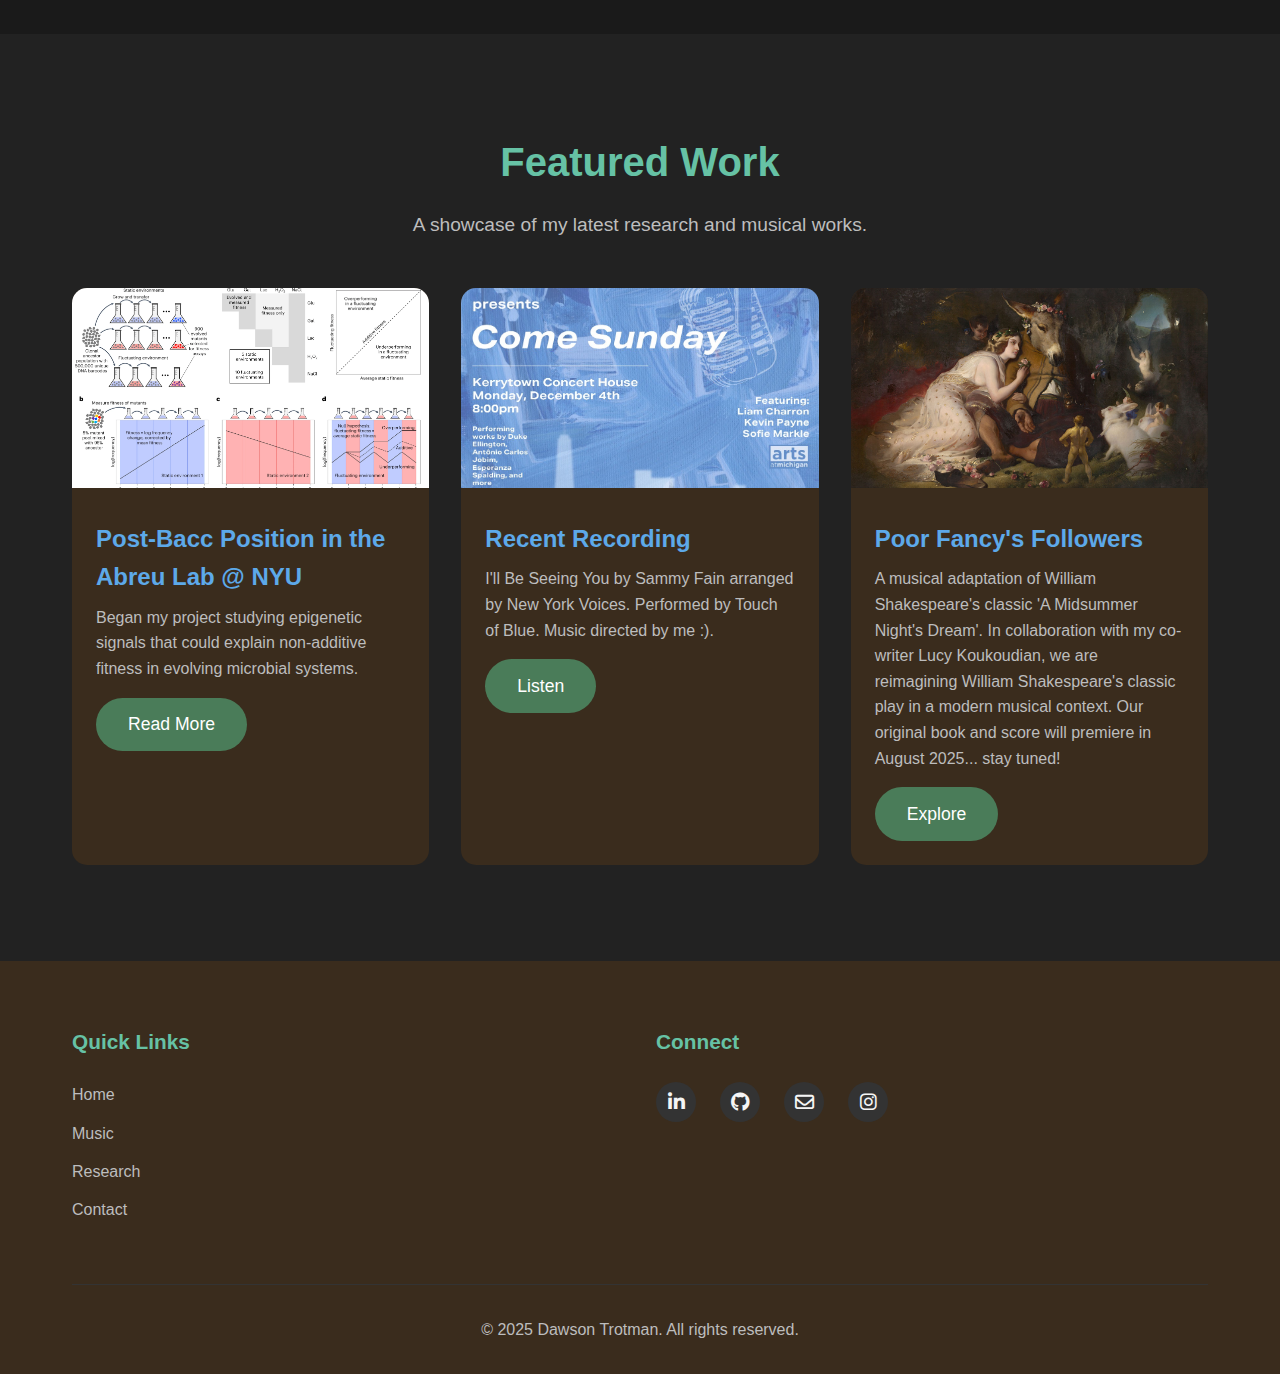
==== commit f67a9256: "page" ====
--- a/index.html
+++ b/index.html
@@ -29,31 +29,31 @@
 
     <section class="hero">
         <div class="container">
-            <div class="hero-content">
-                <h1>Dawson Trotman</h1>
-                <p>NYC-based biologist and musician. I study complex living systems by day and compose music by night. This is where I share my work and musical projects.</p>
-                <a href="research.html" class="btn">My Research</a>
-                <a href="music.html" class="btn btn-outline">My Music</a>
+            <div class="hero-grid">
+                <div class="hero-image">
+                    <img src="media/DTrotmanHeadshot.jpeg" alt="Profile Photo">
+                </div>
+                <div class="hero-content">
+                    <h1>Dawson Trotman</h1>
+                    <p>NYC-based biologist and musician. I study complex living systems by day and compose music by night. This is where I share my work and musical projects.</p>
+                    <a href="research.html" class="btn">My Research</a>
+                    <a href="music.html" class="btn btn-outline">My Music</a>
+                </div>
             </div>
         </div>
     </section>
 
     <section class="about-section">
         <div class="container">
-            <div class="about-grid">
-                <div class="about-image">
-                    <img src="media/DTrotmanHeadshot.jpeg" alt="Profile Photo">
-                </div>
-                <div class="about-content">
-                    <h2>About Me</h2>
-                    <p>I'm a biologist working in New York City, with a passion for both science and music. During the day, I study and work with living systems and their fascinating complexities.</p>
-                    <p>Outside the lab, I express myself through singing, composing, and piano. Growing up as the child of jazz musicians, I found my love for music first through the saxophone.</p>
-                    <p>I quickly immersed myself in as many musical styles as I could, building a wide musical foundation in opera and art song, musical theater, choral music, vocal jazz, classical piano, sacred music, and more.</p>
-                    <p>I earned my BMA in Voice Performance from the University of Michigan, where I studied with Stanford Olsen. I continued my classical training, but further developed my love for contemporary vocal music.</p>
-                    <p>Now, I live in NYC, where I compose and arrange for modern vocal groups, write my own songs, and perform.</p>
-                    <p>Contact me if interested in collaboration or a commission.</p>
-                    <a href="contact.html" class="btn">Get In Touch</a>
-                </div>
+            <div class="about-content">
+                <h2>About Me</h2>
+                <p>I'm a biologist working in New York City, with a passion for both science and music. During the day, I study and work with living systems and their fascinating complexities.</p>
+                <p>Outside the lab, I express myself through singing, composing, and piano. Growing up as the child of jazz musicians, I found my love for music first through the saxophone.</p>
+                <p>I quickly immersed myself in as many musical styles as I could, building a wide musical foundation in opera and art song, musical theater, choral music, vocal jazz, classical piano, sacred music, and more.</p>
+                <p>I earned my BMA in Voice Performance from the University of Michigan, where I studied with Stanford Olsen. I continued my classical training, but further developed my love for contemporary vocal music.</p>
+                <p>Now, I live in NYC, where I compose and arrange for modern vocal groups, write my own songs, and perform.</p>
+                <p>Contact me if interested in collaboration or a commission.</p>
+                <a href="contact.html" class="btn">Get In Touch</a>
             </div>
         </div>
     </section>
--- a/css/style.css
+++ b/css/style.css
@@ -183,8 +183,29 @@
     background: linear-gradient(rgba(26, 26, 26, 0.7), rgba(26, 26, 26, 0.9)), url('/api/placeholder/1200/800') no-repeat center center/cover;
 }
 
+/* Hero Grid Layout */
+.hero-grid {
+    display: grid;
+    grid-template-columns: 1fr 1fr;
+    gap: 3rem;
+    align-items: center;
+}
+
+.hero-image {
+    border-radius: 15px;
+    overflow: hidden;
+    box-shadow: 0 15px 30px rgba(0, 0, 0, 0.3);
+}
+
+.hero-image img {
+    width: 100%;
+    height: auto;
+    display: block;
+    transition: transform 0.5s ease;
+}
+
 .hero-content {
-    max-width: 700px;
+    max-width: 100%;
 }
 
 .hero h1 {
@@ -232,6 +253,11 @@
     height: auto;
     display: block;
     transition: transform 0.5s ease;
+}
+
+.about-content {
+    max-width: 800px;
+    margin: 0 auto;
 }
 
 .about-content h2 {
@@ -1026,6 +1052,7 @@
 
 /* Responsive Styles */
 @media (max-width: 992px) {
+    .hero-grid,
     .about-grid,
     .contact-grid,
     .lab-info,
@@ -1033,9 +1060,10 @@
         grid-template-columns: 1fr;
     }
     
+    .hero-image,
     .about-image {
         max-width: 500px;
-        margin: 0 auto;
+        margin: 0 auto 2rem;
     }
     
     .about-music {
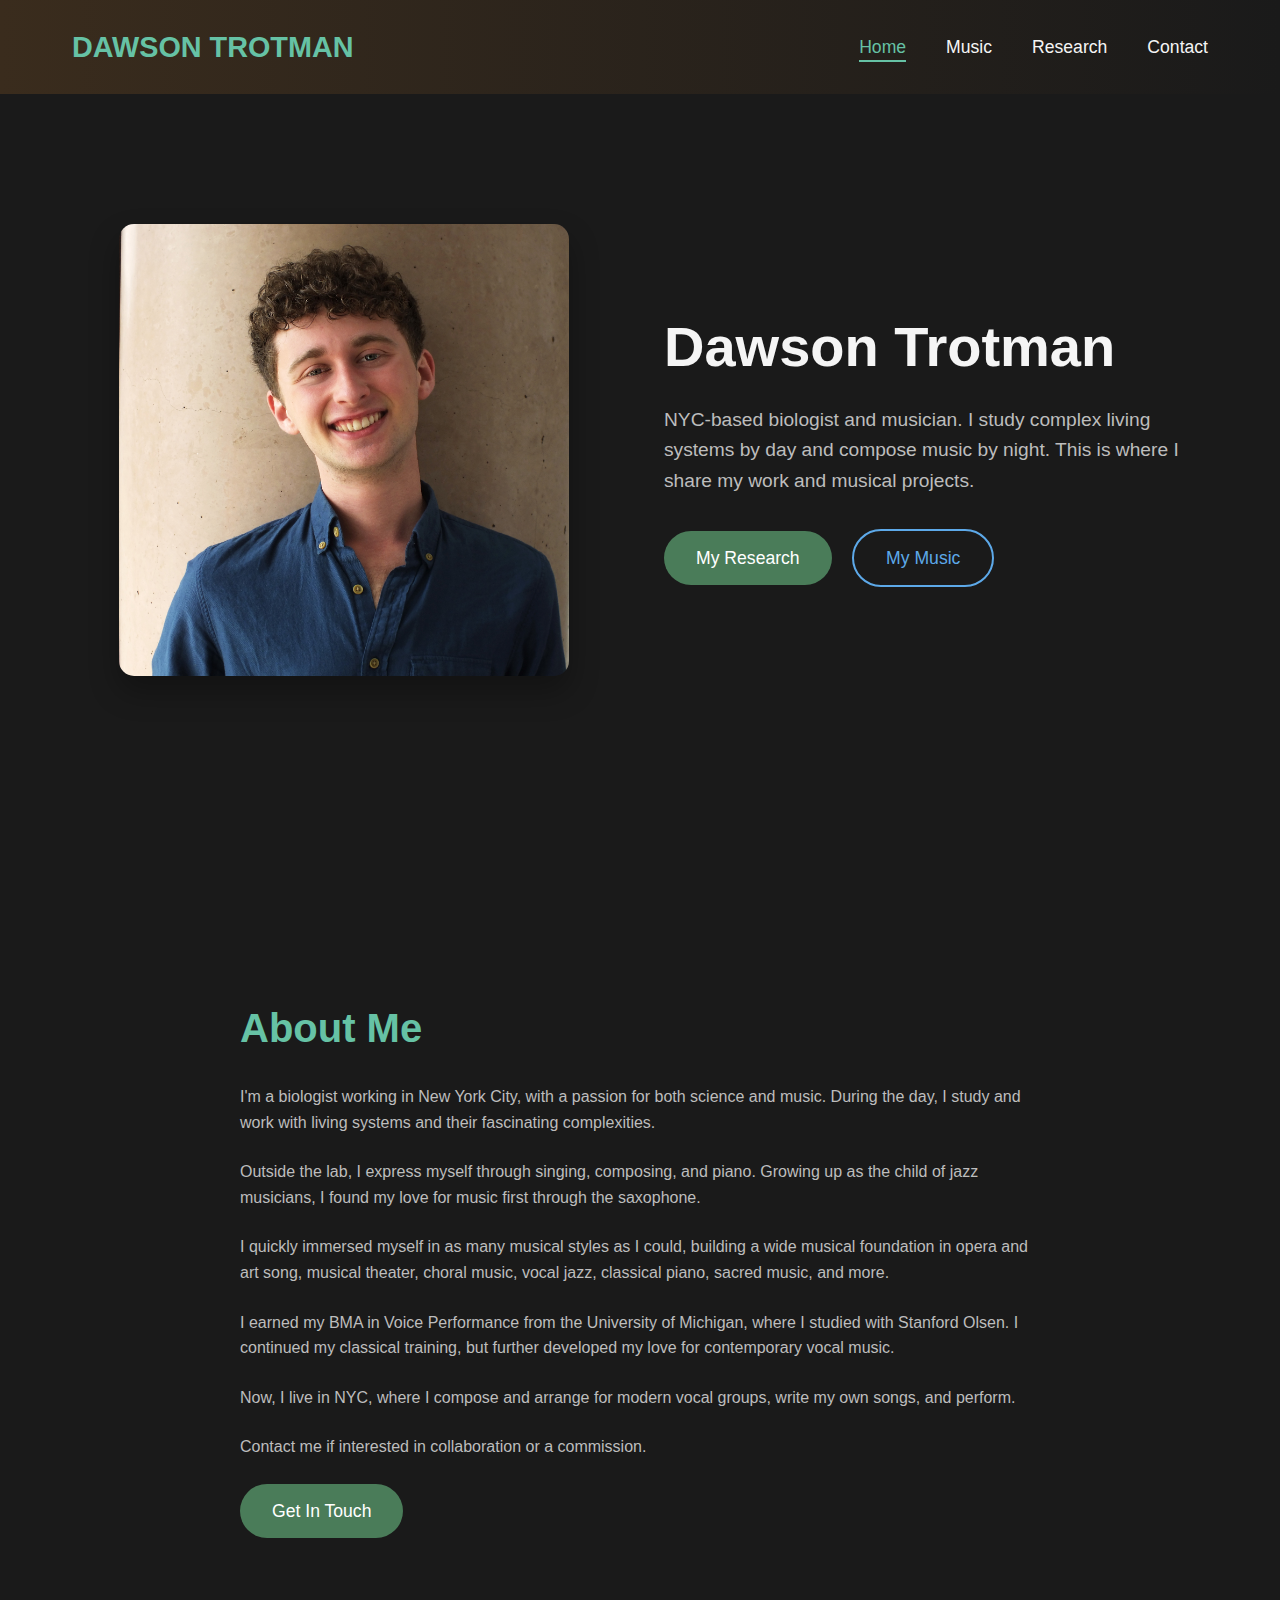
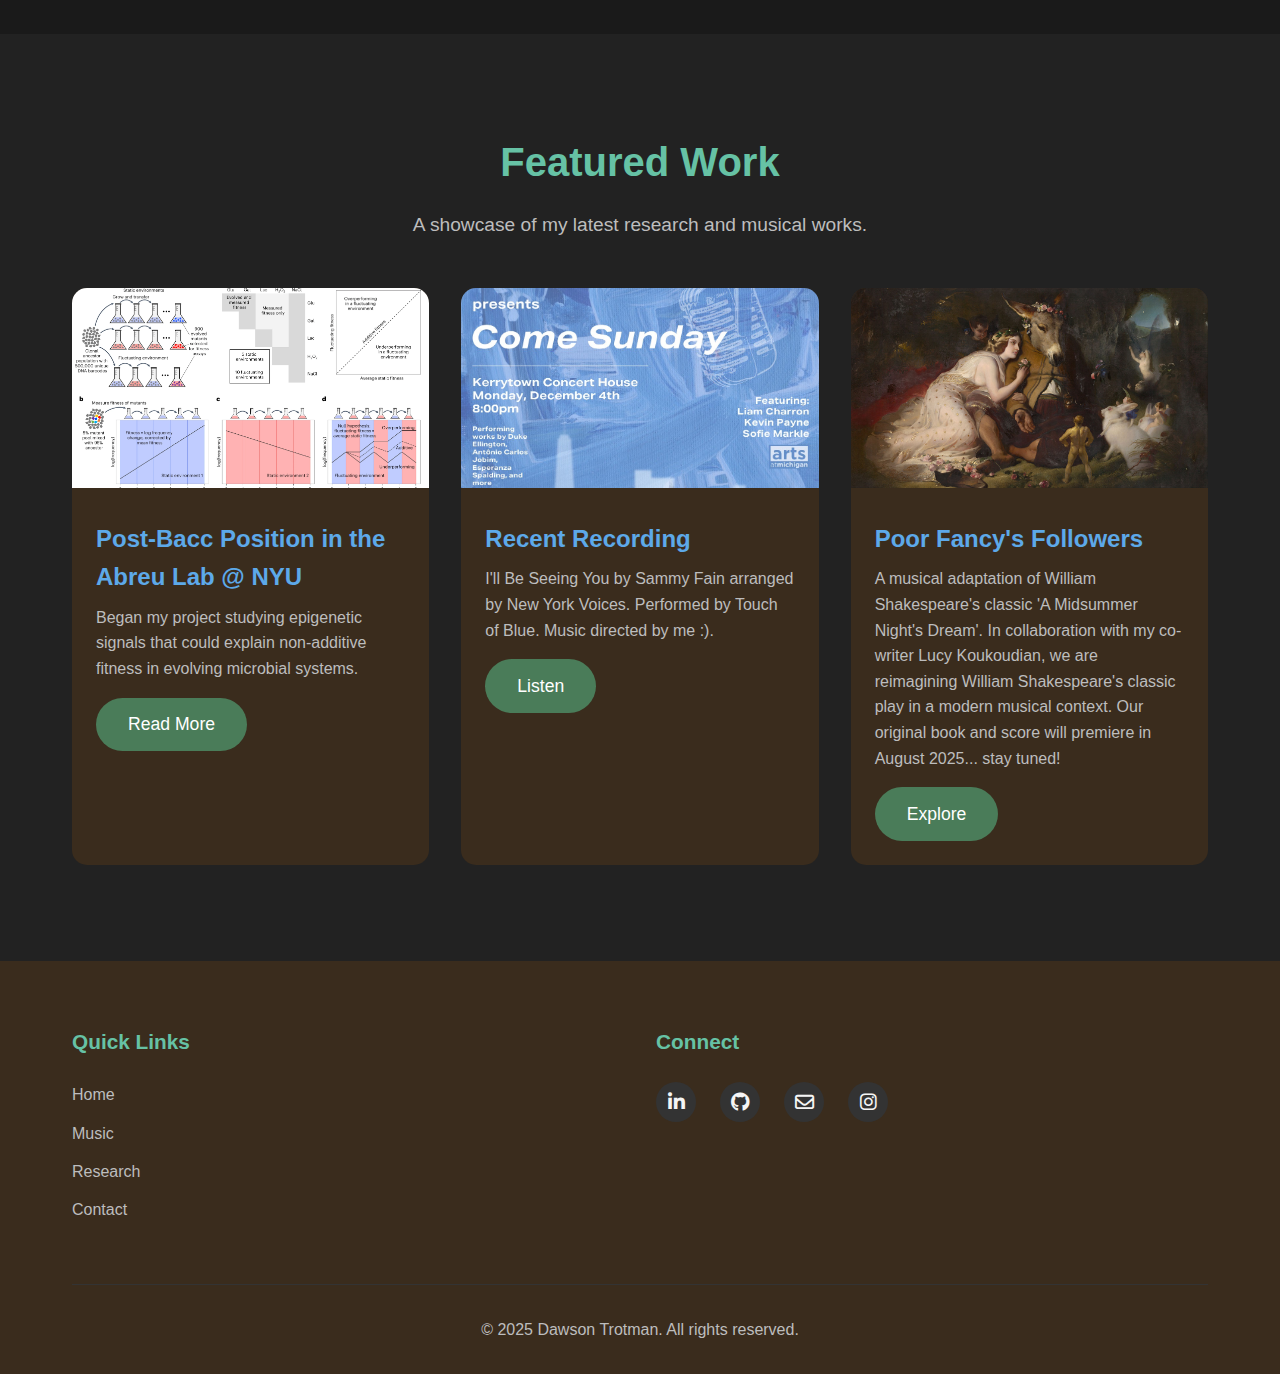
==== commit ba4bf62a: "link new" ====
--- a/index.html
+++ b/index.html
@@ -86,7 +86,7 @@
                     <div class="featured-item-content">
                         <h3>Poor Fancy's Followers</h3>
                         <p>A musical adaptation of William Shakespeare's classic 'A Midsummer Night's Dream'. In collaboration with my co-writer Lucy Koukoudian, we are reimagining William Shakespeare's classic play in a modern musical context. Our original book and score will premiere in August 2025... stay tuned!</p>
-                        <a href="research.html" class="btn">Explore</a>
+                        <a href="music.html" class="btn">Explore</a>
                     </div>
                 </div>
             </div>
--- a/css/style.css
+++ b/css/style.css
@@ -24,6 +24,13 @@
     line-height: 1.6;
 }
 
+/* Container */
+.container {
+    max-width: 1200px;
+    margin: 0 auto;
+    padding: 0 2rem;
+}
+
 /* Header and Navigation */
 header {
     background: linear-gradient(to right, var(--earth-brown), var(--dark-bg));
@@ -40,12 +47,6 @@
     backdrop-filter: blur(10px);
 }
 
-.container {
-    max-width: 1200px;
-    margin: 0 auto;
-    padding: 0 2rem;
-}
-
 nav {
     display: flex;
     justify-content: space-between;
@@ -82,6 +83,37 @@
     color: var(--accent-green);
     border-bottom: 2px solid var(--accent-green);
     padding-bottom: 3px;
+}
+
+/* Mobile Menu Button */
+.mobile-menu-button {
+    display: none;
+    flex-direction: column;
+    justify-content: space-between;
+    width: 30px;
+    height: 21px;
+    cursor: pointer;
+    z-index: 1001;
+}
+
+.mobile-menu-button .bar {
+    width: 100%;
+    height: 3px;
+    background-color: var(--text-color);
+    border-radius: 3px;
+    transition: all 0.3s ease;
+}
+
+.mobile-menu-button.active .bar:nth-child(1) {
+    transform: translateY(9px) rotate(45deg);
+}
+
+.mobile-menu-button.active .bar:nth-child(2) {
+    opacity: 0;
+}
+
+.mobile-menu-button.active .bar:nth-child(3) {
+    transform: translateY(-9px) rotate(-45deg);
 }
 
 /* Page Header */
@@ -189,18 +221,26 @@
     grid-template-columns: 1fr 1fr;
     gap: 3rem;
     align-items: center;
+    max-width: 1200px;
+    margin: 0 auto;
+    width: 100%;
 }
 
 .hero-image {
     border-radius: 15px;
     overflow: hidden;
     box-shadow: 0 15px 30px rgba(0, 0, 0, 0.3);
+    max-width: 450px;
+    margin: 0 auto;
+    height: auto;
 }
 
 .hero-image img {
     width: 100%;
     height: auto;
+    max-height: 500px;
     display: block;
+    object-fit: cover;
     transition: transform 0.5s ease;
 }
 
@@ -233,26 +273,6 @@
 .about-section {
     padding: 6rem 0;
     background-color: var(--dark-bg);
-}
-
-.about-grid {
-    display: grid;
-    grid-template-columns: 1fr 1fr;
-    gap: 3rem;
-    align-items: center;
-}
-
-.about-image {
-    border-radius: 15px;
-    overflow: hidden;
-    box-shadow: 0 15px 30px rgba(0, 0, 0, 0.3);
-}
-
-.about-image img {
-    width: 100%;
-    height: auto;
-    display: block;
-    transition: transform 0.5s ease;
 }
 
 .about-content {
@@ -413,28 +433,6 @@
 .video-details p {
     color: var(--secondary-text);
     margin-bottom: 1.5rem;
-}
-
-/* Media query to adjust featured video size on different screens */
-@media (min-width: 768px) {
-    .featured-video {
-        display: grid;
-        grid-template-columns: 2fr 1fr;
-    }
-    
-    .featured-video-container {
-        height: 100%;
-        padding-bottom: 0;
-    }
-    
-    .featured-video-container iframe {
-        position: absolute;
-        height: 100%;
-    }
-    
-    .video-details {
-        padding: 2rem;
-    }
 }
 
 /* Section titles for catalog categories */
@@ -1050,7 +1048,28 @@
     color: var(--secondary-text);
 }
 
-/* Responsive Styles */
+/* Responsive Media Queries */
+@media (min-width: 768px) {
+    .featured-video {
+        display: grid;
+        grid-template-columns: 2fr 1fr;
+    }
+    
+    .featured-video-container {
+        height: 100%;
+        padding-bottom: 0;
+    }
+    
+    .featured-video-container iframe {
+        position: absolute;
+        height: 100%;
+    }
+    
+    .video-details {
+        padding: 2rem;
+    }
+}
+
 @media (max-width: 992px) {
     .hero-grid,
     .about-grid,
@@ -1060,10 +1079,13 @@
         grid-template-columns: 1fr;
     }
     
-    .hero-image,
-    .about-image {
-        max-width: 500px;
+    .hero-image {
+        max-width: 400px;
         margin: 0 auto 2rem;
+    }
+    
+    .hero-content {
+        text-align: center;
     }
     
     .about-music {
@@ -1077,50 +1099,6 @@
         font-size: 2.5rem;
     }
     
-    .nav-links {
-        display: none;
-    }
-    
-    .schedule-grid {
-        grid-template-columns: 1fr;
-    }
-}
-
-/* Add these styles to your style.css file */
-
-/* Mobile Menu Button */
-.mobile-menu-button {
-    display: none;
-    flex-direction: column;
-    justify-content: space-between;
-    width: 30px;
-    height: 21px;
-    cursor: pointer;
-    z-index: 1001;
-}
-
-.mobile-menu-button .bar {
-    width: 100%;
-    height: 3px;
-    background-color: var(--text-color);
-    border-radius: 3px;
-    transition: all 0.3s ease;
-}
-
-.mobile-menu-button.active .bar:nth-child(1) {
-    transform: translateY(9px) rotate(45deg);
-}
-
-.mobile-menu-button.active .bar:nth-child(2) {
-    opacity: 0;
-}
-
-.mobile-menu-button.active .bar:nth-child(3) {
-    transform: translateY(-9px) rotate(-45deg);
-}
-
-/* Update this existing media query in your CSS */
-@media (max-width: 768px) {
     .nav-links {
         position: fixed;
         top: 0;
@@ -1134,10 +1112,12 @@
         justify-content: center;
         transition: right 0.3s ease;
         z-index: 1000;
+        display: none;
     }
     
     .nav-links.show {
         right: 0;
+        display: flex;
     }
     
     .nav-links li {
@@ -1148,12 +1128,21 @@
         display: flex;
     }
     
-    .hero h1,
-    .page-header h1 {
-        font-size: 2.5rem;
-    }
-    
     .schedule-grid {
         grid-template-columns: 1fr;
     }
+    
+    .hero-image {
+        max-width: 320px;
+    }
+}
+
+@media (max-width: 480px) {
+    .hero-image {
+        max-width: 280px;
+    }
+    
+    .hero-image img {
+        max-height: 280px;
+    }
 }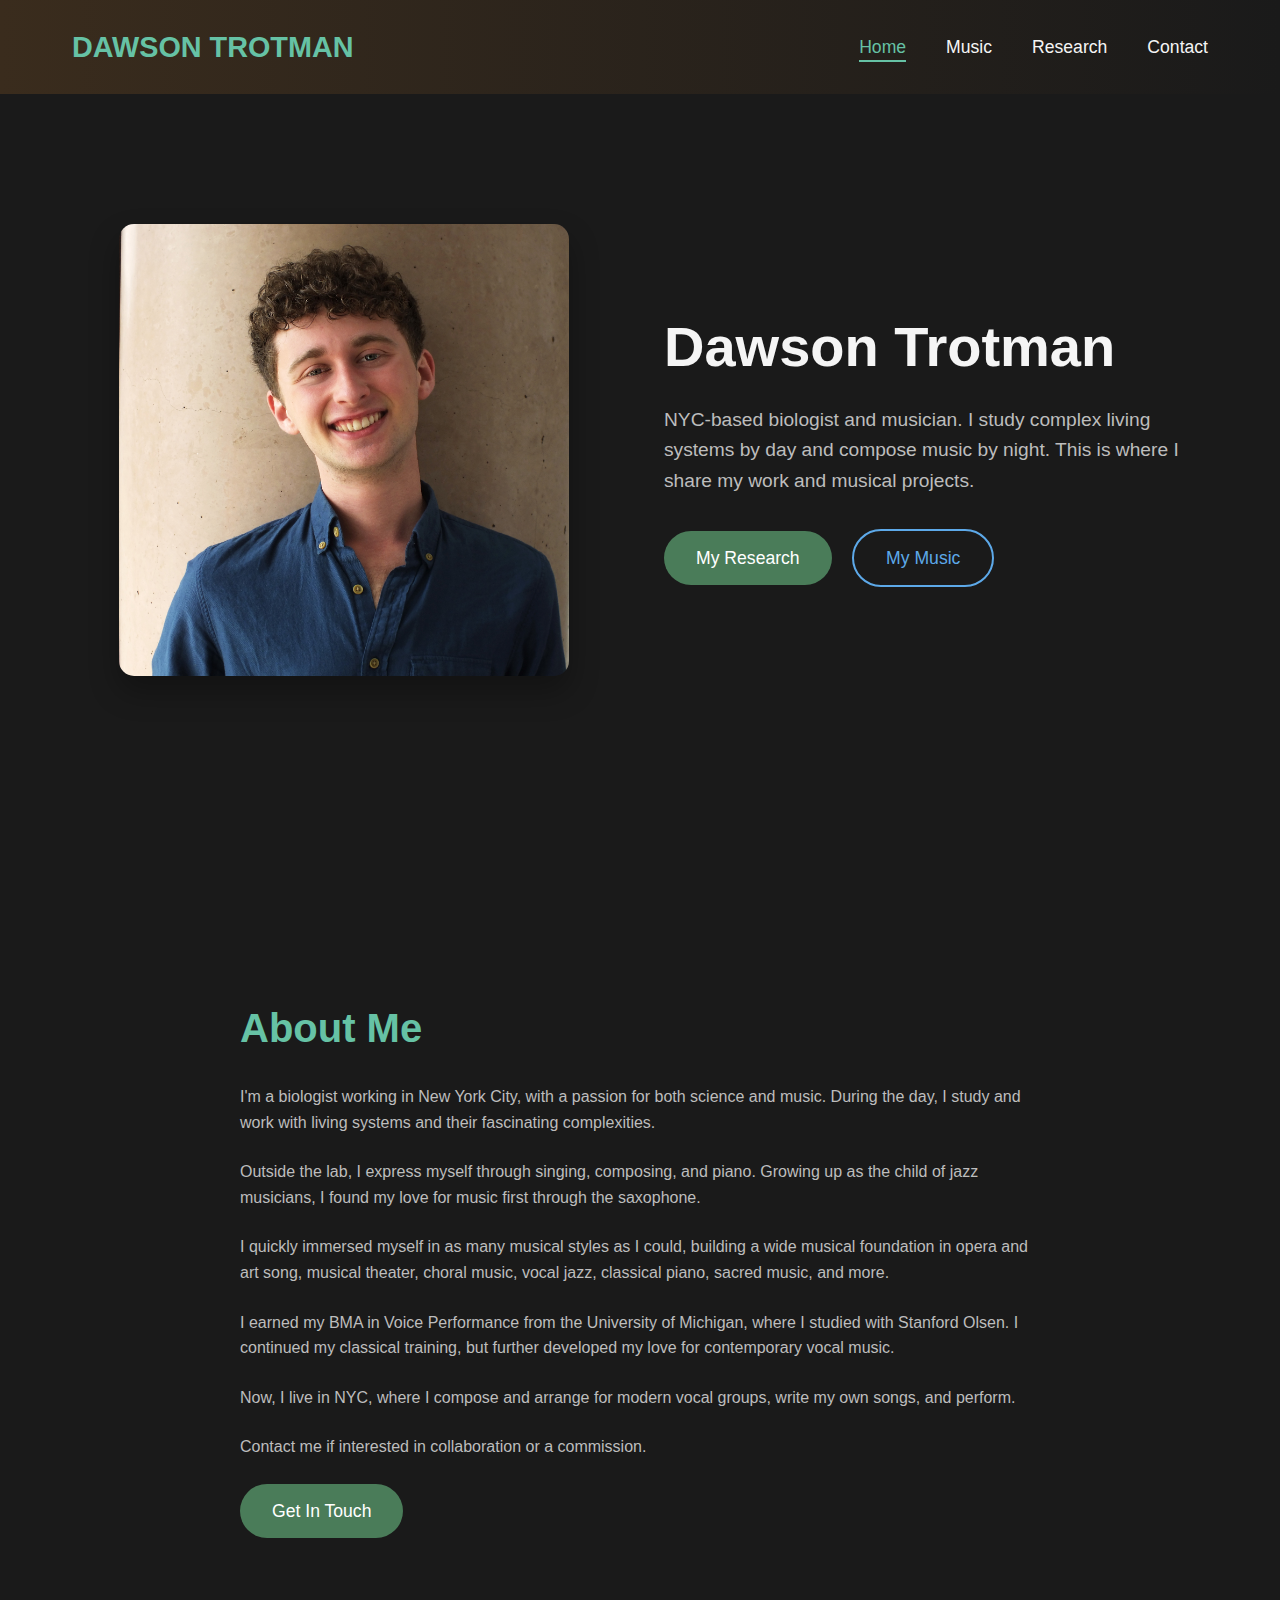
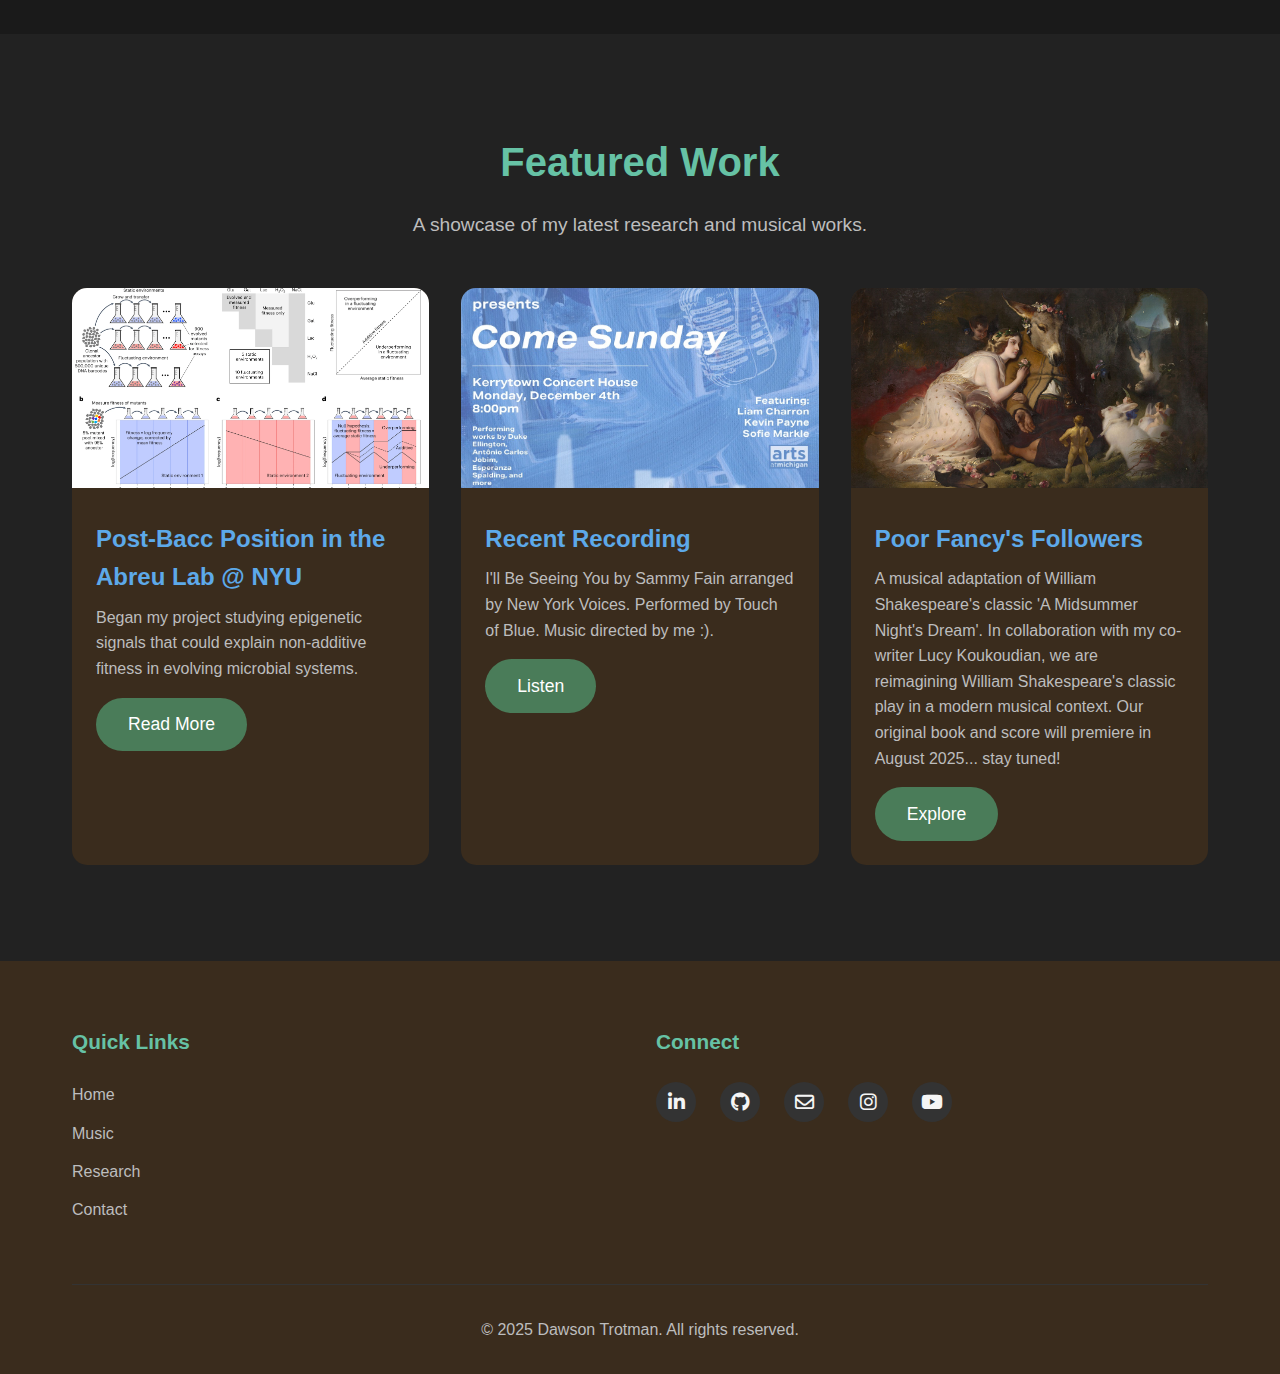
==== commit d5054ceb: "youtube" ====
--- a/index.html
+++ b/index.html
@@ -113,6 +113,7 @@
                         <a href="https://github.com/d-trotman" aria-label="GitHub"><i class="fab fa-github"></i></a>
                         <a href="mailto:dawsonatrotman@gmail.com" aria-label="Email"><i class="far fa-envelope"></i></a>
                         <a href="https://www.instagram.com/dawsontrotman" aria-label="Instagram"><i class="fab fa-instagram"></i></a>
+                        <a href="https://www.youtube.com/@Dawson_Trotman" aria-label="YouTube"><i class="fab fa-youtube"></i></a>
                     </div>
                 </div>
             </div>
